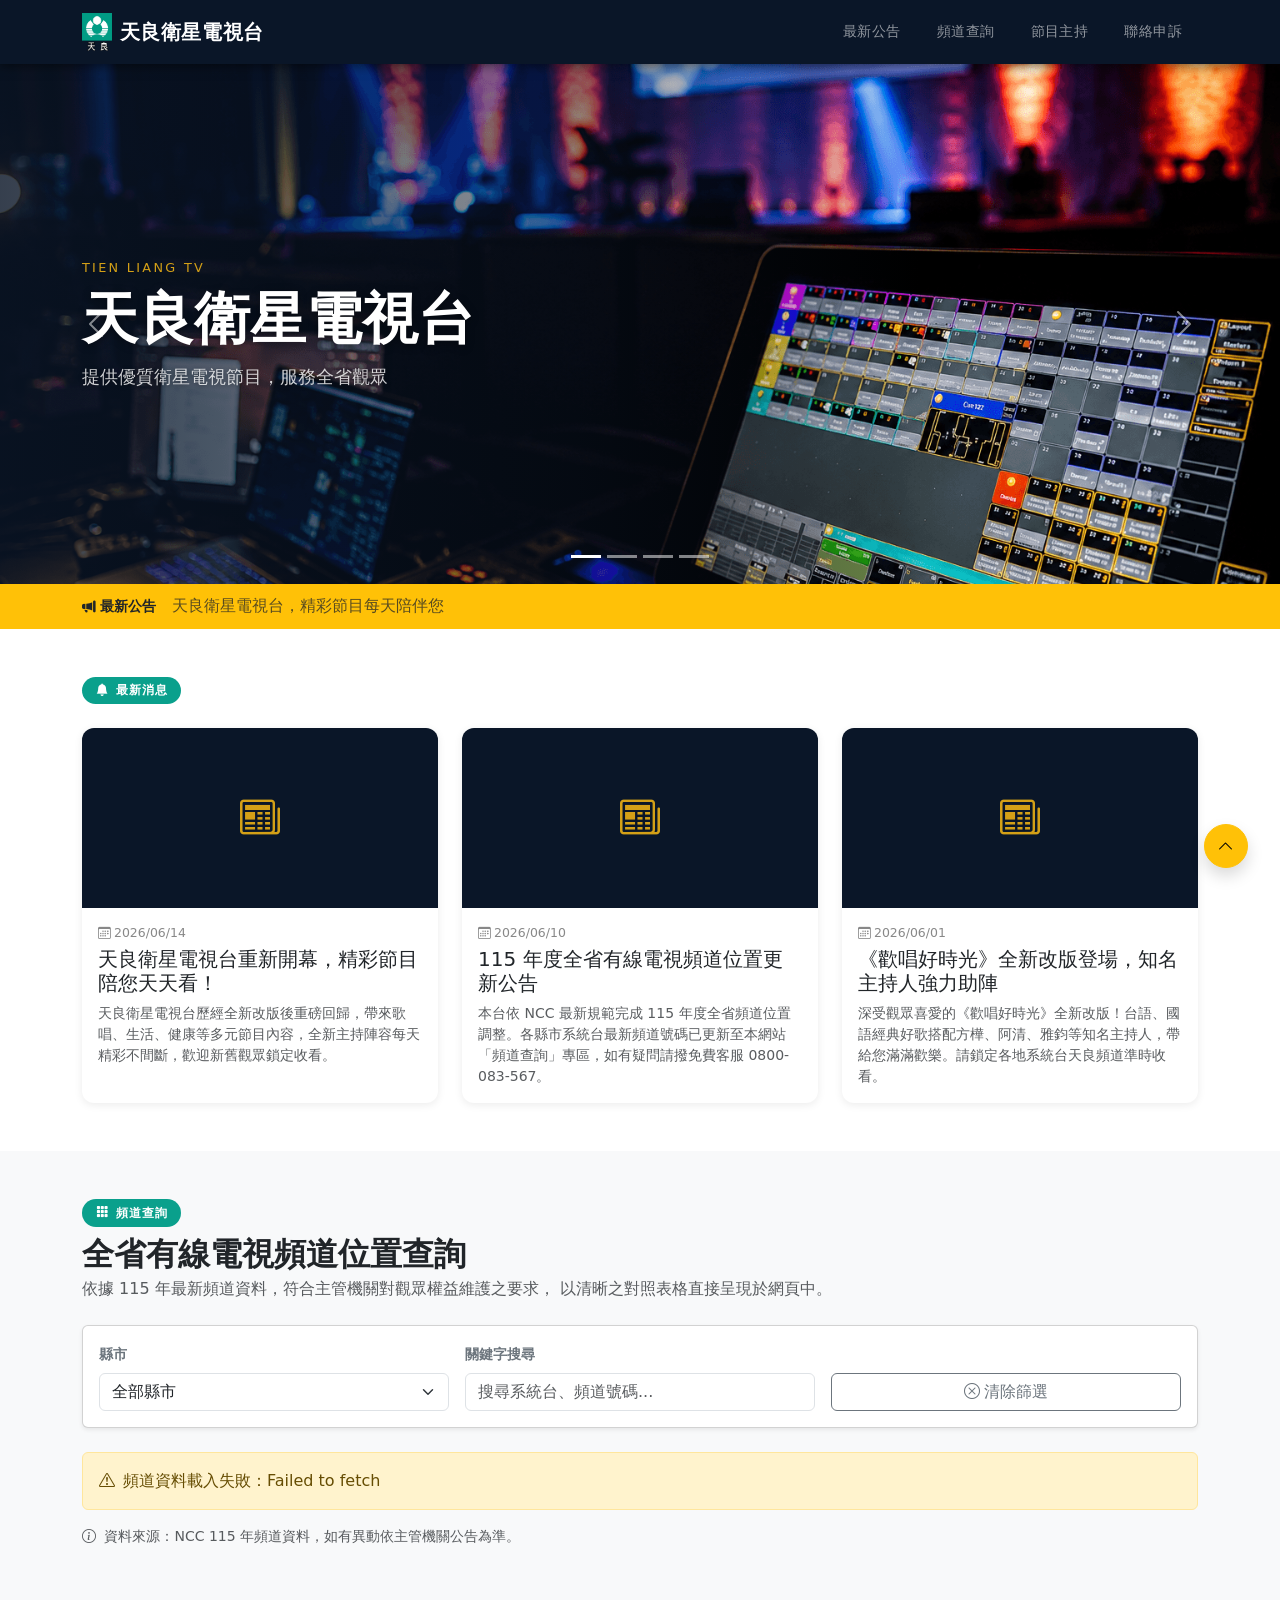
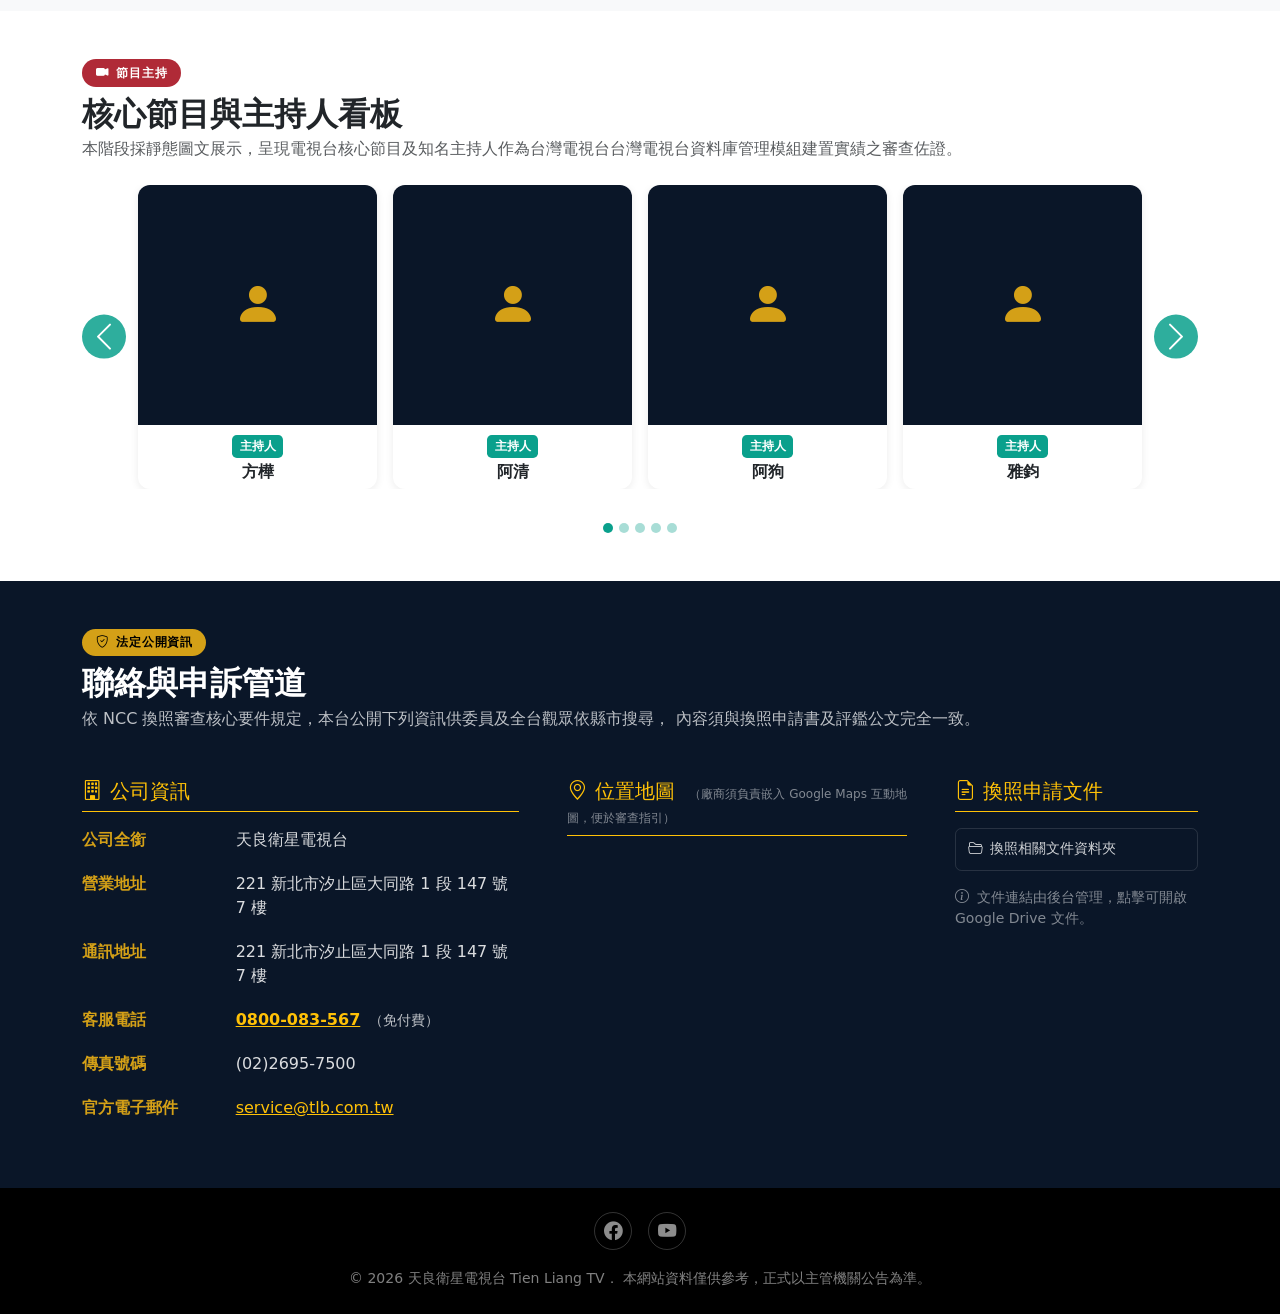
==== index.html @ 26532ad1 "feat: 天良衛星電視台官方網站初版上線 - 一頁式前台：Banner 輪播、跑馬燈、最新消息、頻道查詢、主持人輪播 - 資料來源：Google Sheets gviz API（雙試算表架構） - " ====
<!DOCTYPE html>
<html lang="zh-TW">
<head>
  <meta charset="UTF-8">
  <meta name="viewport" content="width=device-width, initial-scale=1.0">

  <!-- ── 基本 SEO ── -->
  <title>天良衛星電視台 Tien Liang TV｜全省頻道查詢・節目資訊</title>
  <meta name="description" content="天良衛星電視台官方網站，提供全省有線電視頻道位置查詢、最新節目公告及主持人介紹。依 NCC 換照規範公開資訊，歡迎全省觀眾鎖定收看。">
  <meta name="keywords" content="天良衛星電視台,Tien Liang TV,天良電視,衛星電視,有線電視頻道,頻道查詢,NCC,節目資訊,歌唱節目,台語節目,歡唱好時光">
  <meta name="author" content="天良衛星電視台">
  <meta name="robots" content="index, follow">

  <!-- ── Favicon ── -->
  <link rel="icon" type="image/png" href="assets/img/logo.png">
  <link rel="apple-touch-icon" href="assets/img/logo.png">

  <!-- ── Open Graph（部署後請將 YOUR_DOMAIN 換成正式網址） ── -->
  <meta property="og:type"        content="website">
  <meta property="og:site_name"   content="天良衛星電視台">
  <meta property="og:title"       content="天良衛星電視台 Tien Liang TV｜全省頻道查詢・節目資訊">
  <meta property="og:description" content="天良衛星電視台官方網站，提供全省有線電視頻道位置查詢、最新節目公告及主持人介紹。依 NCC 換照規範公開資訊，歡迎全省觀眾鎖定收看。">
  <meta property="og:image"       content="https://YOUR_DOMAIN/assets/img/logo.png">
  <meta property="og:url"         content="https://YOUR_DOMAIN/">
  <meta property="og:locale"      content="zh_TW">

  <!-- ── Twitter Card ── -->
  <meta name="twitter:card"        content="summary">
  <meta name="twitter:title"       content="天良衛星電視台 Tien Liang TV｜全省頻道查詢・節目資訊">
  <meta name="twitter:description" content="天良衛星電視台官方網站，提供全省有線電視頻道位置查詢、最新節目公告及主持人介紹。">
  <meta name="twitter:image"       content="https://YOUR_DOMAIN/assets/img/logo.png">

  <link rel="stylesheet" href="https://cdn.jsdelivr.net/npm/bootstrap@5.3.3/dist/css/bootstrap.min.css">
  <link rel="stylesheet" href="https://cdn.jsdelivr.net/npm/bootstrap-icons@1.11.3/font/bootstrap-icons.min.css">
  <link rel="stylesheet" href="assets/css/style.css">
</head>
<body>

<!-- ── Navbar ── -->
<nav class="navbar navbar-expand-lg navbar-dark sticky-top" id="mainNav">
  <div class="container">
    <a class="navbar-brand d-flex align-items-center gap-2" href="#">
      <img src="assets/img/logo.png" height="38" alt="天良衛星電視台 Logo" class="d-inline-block">
      <span>天良衛星電視台</span>
    </a>
    <button class="navbar-toggler border-0" type="button"
      data-bs-toggle="collapse" data-bs-target="#navbarMenu" aria-label="展開選單">
      <span class="navbar-toggler-icon"></span>
    </button>
    <div class="collapse navbar-collapse" id="navbarMenu">
      <ul class="navbar-nav ms-auto gap-1">
        <li class="nav-item"><a class="nav-link px-3" href="#section-announcements">最新公告</a></li>
        <li class="nav-item"><a class="nav-link px-3" href="#section-channels">頻道查詢</a></li>
        <li class="nav-item"><a class="nav-link px-3" href="#section-programs">節目主持</a></li>
        <li class="nav-item"><a class="nav-link px-3" href="#section-contact">聯絡申訴</a></li>
      </ul>
    </div>
  </div>
</nav>

<!-- ──────────────────────────────────────────────
     區塊 1：電視台形象與最新公告
─────────────────────────────────────────────── -->
<section id="section-announcements">

  <!-- Hero Banner Carousel -->
  <div id="bannerCarousel" class="carousel slide carousel-fade"
    data-bs-ride="carousel" data-bs-interval="5000">
    <div class="carousel-indicators">
      <button type="button" data-bs-target="#bannerCarousel" data-bs-slide-to="0"
        class="active" aria-current="true" aria-label="第 1 張"></button>
      <button type="button" data-bs-target="#bannerCarousel" data-bs-slide-to="1"
        aria-label="第 2 張"></button>
      <button type="button" data-bs-target="#bannerCarousel" data-bs-slide-to="2"
        aria-label="第 3 張"></button>
      <button type="button" data-bs-target="#bannerCarousel" data-bs-slide-to="3"
        aria-label="第 4 張"></button>
    </div>
    <div class="carousel-inner">
      <div class="carousel-item active">
        <img src="assets/img/carousel/banner_1.png" class="banner-slide-img" alt="天良衛星電視台 Banner 1">
        <div class="banner-caption" id="caption-0"></div>
      </div>
      <div class="carousel-item">
        <img src="assets/img/carousel/banner_2.png" class="banner-slide-img" alt="天良衛星電視台 Banner 2">
        <div class="banner-caption" id="caption-1"></div>
      </div>
      <div class="carousel-item">
        <img src="assets/img/carousel/banner_3.png" class="banner-slide-img" alt="天良衛星電視台 Banner 3">
        <div class="banner-caption" id="caption-2"></div>
      </div>
      <div class="carousel-item">
        <img src="assets/img/carousel/banner_4.png" class="banner-slide-img" alt="天良衛星電視台 Banner 4">
        <div class="banner-caption" id="caption-3"></div>
      </div>
    </div>
    <button class="carousel-control-prev" type="button"
      data-bs-target="#bannerCarousel" data-bs-slide="prev">
      <span class="carousel-control-prev-icon" aria-hidden="true"></span>
      <span class="visually-hidden">上一張</span>
    </button>
    <button class="carousel-control-next" type="button"
      data-bs-target="#bannerCarousel" data-bs-slide="next">
      <span class="carousel-control-next-icon" aria-hidden="true"></span>
      <span class="visually-hidden">下一張</span>
    </button>
  </div>

  <!-- 跑馬燈 -->
  <div class="ticker-bar bg-warning text-dark">
    <div class="container d-flex align-items-center gap-3">
      <span class="ticker-label flex-shrink-0">
        <i class="bi bi-megaphone-fill me-1"></i>最新公告
      </span>
      <div class="ticker-track overflow-hidden flex-grow-1">
        <div class="ticker-items" id="tickerItems">
          <span class="opacity-50">載入中...</span>
        </div>
      </div>
    </div>
  </div>

  <!-- 公告卡片 -->
  <div class="container py-5">
    <div class="d-flex align-items-center mb-4">
      <div class="section-badge">
        <i class="bi bi-bell-fill me-2"></i>最新消息
      </div>
    </div>
    <div id="announcementGrid" class="row g-4">
      <div class="col-12 text-center py-5 text-muted">
        <div class="spinner-border text-primary" role="status" aria-label="載入中"></div>
        <p class="mt-2 mb-0">載入公告中...</p>
      </div>
    </div>
  </div>

</section>

<!-- ──────────────────────────────────────────────
     區塊 2：全省有線電視頻道位置查詢
─────────────────────────────────────────────── -->
<section id="section-channels" class="bg-light py-5">
  <div class="container">

    <div class="section-badge bg-success mb-2">
      <i class="bi bi-grid-3x3-gap-fill me-2"></i>頻道查詢
    </div>
    <h2 class="fw-bold mb-1">全省有線電視頻道位置查詢</h2>
    <p class="text-muted mb-4">
      依據 115 年最新頻道資料，符合主管機關對觀眾權益維護之要求，
      以清晰之對照表格直接呈現於網頁中。
    </p>

    <div class="card shadow-sm mb-4">
      <div class="card-body">
        <div class="row g-3 align-items-end">
          <div class="col-sm-4">
            <label for="countySelect" class="form-label fw-semibold text-secondary small text-uppercase">縣市</label>
            <select id="countySelect" class="form-select">
              <option value="">全部縣市</option>
            </select>
          </div>
          <div class="col-sm-4">
            <label for="operatorInput" class="form-label fw-semibold text-secondary small text-uppercase">關鍵字搜尋</label>
            <input type="text" id="operatorInput" class="form-control" placeholder="搜尋系統台、頻道號碼...">
          </div>
          <div class="col-sm-4">
            <button id="clearChannelFilter" class="btn btn-outline-secondary w-100">
              <i class="bi bi-x-circle me-1"></i>清除篩選
            </button>
          </div>
        </div>
      </div>
    </div>

    <div id="channelTableContainer">
      <div class="text-center py-5 text-muted">
        <div class="spinner-border text-success" role="status" aria-label="載入中"></div>
        <p class="mt-2 mb-0">載入頻道資料中...</p>
      </div>
    </div>

    <p class="text-muted small mt-3">
      <i class="bi bi-info-circle me-1"></i>
      資料來源：NCC 115 年頻道資料，如有異動依主管機關公告為準。
    </p>

  </div>
</section>

<!-- ──────────────────────────────────────────────
     區塊 3：核心節目與主持人看板（靜態呈現）
─────────────────────────────────────────────── -->
<section id="section-programs" class="py-5">
  <div class="container">

    <div class="section-badge bg-danger mb-2">
      <i class="bi bi-camera-video-fill me-2"></i>節目主持
    </div>
    <h2 class="fw-bold mb-1">核心節目與主持人看板</h2>
    <p class="text-muted mb-4">
      本階段採靜態圖文展示，呈現電視台核心節目及知名主持人作為台灣電視台台灣電視台資料庫管理模組建置實績之審查佐證。
    </p>

    <div class="host-carousel-wrap">
      <div id="hostCarousel" class="carousel slide" data-bs-ride="carousel" data-bs-interval="4500">
        <div class="carousel-indicators" id="carouselIndicators"></div>
        <div class="carousel-inner" id="carouselInner"></div>
        <button class="carousel-control-prev" type="button"
          data-bs-target="#hostCarousel" data-bs-slide="prev">
          <span class="carousel-control-prev-icon" aria-hidden="true"></span>
          <span class="visually-hidden">上一頁</span>
        </button>
        <button class="carousel-control-next" type="button"
          data-bs-target="#hostCarousel" data-bs-slide="next">
          <span class="carousel-control-next-icon" aria-hidden="true"></span>
          <span class="visually-hidden">下一頁</span>
        </button>
      </div>
    </div>

  </div>
</section>

<!-- ──────────────────────────────────────────────
     區塊 4：法定公開資訊與聯絡申訴管道（NCC）
─────────────────────────────────────────────── -->
<section id="section-contact" class="bg-navy text-white py-5">
  <div class="container">

    <div class="section-badge bg-warning text-dark mb-2">
      <i class="bi bi-shield-check me-2"></i>法定公開資訊
    </div>
    <h2 class="fw-bold mb-1">聯絡與申訴管道</h2>
    <p class="text-light opacity-75 mb-5">
      依 NCC 換照審查核心要件規定，本台公開下列資訊供委員及全台觀眾依縣市搜尋，
      內容須與換照申請書及評鑑公文完全一致。
    </p>

    <div class="row g-5">

      <!-- 公司資訊 -->
      <div class="col-lg-5">
        <h5 class="text-warning border-bottom border-warning pb-2 mb-3">
          <i class="bi bi-building me-2"></i>公司資訊
        </h5>
        <dl class="row company-dl mb-0">
          <dt class="col-sm-4">公司全銜</dt>
          <dd class="col-sm-8">天良衛星電視台</dd>

          <dt class="col-sm-4">營業地址</dt>
          <dd class="col-sm-8">221 新北市汐止區大同路 1 段 147 號 7 樓</dd>

          <dt class="col-sm-4">通訊地址</dt>
          <dd class="col-sm-8">221 新北市汐止區大同路 1 段 147 號 7 樓</dd>

          <dt class="col-sm-4">客服電話</dt>
          <dd class="col-sm-8">
            <a href="tel:0800083567" class="text-warning fw-bold">0800-083-567</a>
            <span class="text-light opacity-75 small ms-1">（免付費）</span>
          </dd>

          <dt class="col-sm-4">傳真號碼</dt>
          <dd class="col-sm-8">(02)2695-7500</dd>

          <dt class="col-sm-4">官方電子郵件</dt>
          <dd class="col-sm-8">
            <a href="mailto:service@tlb.com.tw" class="text-warning">service@tlb.com.tw</a>
          </dd>
        </dl>
      </div>

      <!-- 地圖 -->
      <div class="col-lg-4">
        <h5 class="text-warning border-bottom border-warning pb-2 mb-3">
          <i class="bi bi-geo-alt me-2"></i>位置地圖
          <small class="text-light opacity-50 fw-normal ms-2" style="font-size:.75rem">
            （廠商須負責嵌入 Google Maps 互動地圖，便於審查指引）
          </small>
        </h5>
        <div class="ratio ratio-4x3 rounded overflow-hidden">
          <iframe
            src="https://maps.google.com/maps?q=221+新北市汐止區大同路1段147號7樓&output=embed&z=16"
            style="border:0" allowfullscreen loading="lazy"
            title="天良衛星電視台位置地圖">
          </iframe>
        </div>
      </div>

      <!-- NCC 文件 -->
      <div class="col-lg-3">
        <h5 class="text-warning border-bottom border-warning pb-2 mb-3">
          <i class="bi bi-file-earmark-text me-2"></i>換照申請文件
        </h5>
        <ul class="list-unstyled ncc-doc-list" id="nccDocList">
          <li>
            <a href="https://drive.google.com/drive/folders/1YPCb89VCv7LmfaBcobdShQaldppYn55U"
              target="_blank" rel="noopener" class="ncc-doc-link">
              <i class="bi bi-folder2-open me-2"></i>換照相關文件資料夾
            </a>
          </li>
        </ul>
        <p class="text-light opacity-50 small mt-3">
          <i class="bi bi-info-circle me-1"></i>
          文件連結由後台管理，點擊可開啟 Google Drive 文件。
        </p>
      </div>

    </div>

  </div>
</section>

<!-- Footer -->
<footer class="bg-black text-white-50 py-4 text-center">
  <div class="container">
    <div class="d-flex justify-content-center gap-3 mb-3">
      <a href="https://www.facebook.com/tltv.tw/" target="_blank" rel="noopener"
        class="footer-social-link" aria-label="Facebook">
        <i class="bi bi-facebook"></i>
      </a>
      <a href="https://youtu.be/KN51acvjiJ8" target="_blank" rel="noopener"
        class="footer-social-link" aria-label="YouTube">
        <i class="bi bi-youtube"></i>
      </a>
    </div>
    <small>
      © 2026 天良衛星電視台 Tien Liang TV．
      本網站資料僅供參考，正式以主管機關公告為準。
    </small>
  </div>
</footer>

<!-- 回到頂端 -->
<button id="backToTop" class="btn btn-warning rounded-circle shadow position-fixed"
  style="bottom:2rem;right:2rem;display:none;z-index:1050;width:44px;height:44px;padding:0"
  aria-label="回到頂端">
  <i class="bi bi-chevron-up"></i>
</button>

<!-- ── 主持人放大 Modal ── -->
<div class="modal fade" id="hostModal" tabindex="-1" aria-hidden="true">
  <div class="modal-dialog modal-dialog-centered modal-lg">
    <div class="modal-content bg-dark text-white border-0 rounded-3 overflow-hidden">
      <div class="modal-header border-secondary">
        <div>
          <h5 class="modal-title text-warning mb-0" id="hostModalName"></h5>
          <small class="text-muted" id="hostModalRole">主持人</small>
        </div>
        <button type="button" class="btn-close btn-close-white ms-auto"
          data-bs-dismiss="modal" aria-label="關閉"></button>
      </div>
      <div class="modal-body p-0 text-center bg-black">
        <img id="hostModalImg" src="" alt=""
          style="max-height:75vh;max-width:100%;object-fit:contain;display:block;margin:0 auto">
      </div>
    </div>
  </div>
</div>

<script src="https://cdn.jsdelivr.net/npm/bootstrap@5.3.3/dist/js/bootstrap.bundle.min.js"></script>
<script src="assets/js/config.js"></script>
<script src="assets/js/sheets.js"></script>
<script src="assets/js/main.js"></script>
</body>
</html>
---- assets/css/style.css ----
:root {
  --navy:  #0a1628;
  --gold:  #d4a017;
  --green: #0aa08c;   /* 企業色：天良標誌青綠 */
  --navy-light: #132040;
}

html { scroll-behavior: smooth; }

/* ── Navbar ── */
#mainNav {
  background-color: var(--navy);
  box-shadow: 0 2px 10px rgba(0,0,0,.5);
}
#mainNav .navbar-brand { font-weight: 700; letter-spacing: .03em; }
#mainNav .nav-link { font-size: .9rem; letter-spacing: .03em; transition: color .2s; }
#mainNav .nav-link:hover,
#mainNav .nav-link:focus { color: var(--gold) !important; }

/* ── Hero Banner Carousel ── */
#bannerCarousel { background: var(--navy); }
.banner-slide-img {
  width: 100%;
  height: 520px;
  object-fit: cover;
  display: block;
}
.banner-caption {
  position: absolute;
  inset: 0;
  background: linear-gradient(
    to right,
    rgba(10,22,40,.82) 0%,
    rgba(10,22,40,.45) 45%,
    transparent        72%
  );
  display: flex;
  align-items: center;
  pointer-events: none;
}
.hero-sub {
  color: var(--gold);
  letter-spacing: .18em;
  font-size: .8rem;
  text-transform: uppercase;
  margin-bottom: .5rem;
}
.hero-title {
  font-size: clamp(2rem, 5vw, 3.5rem);
  font-weight: 800;
  color: #fff;
  margin-bottom: .75rem;
  text-shadow: 0 2px 8px rgba(0,0,0,.4);
}
.hero-desc {
  font-size: 1.1rem;
  color: rgba(255,255,255,.8);
  text-shadow: 0 1px 4px rgba(0,0,0,.4);
  margin-bottom: 0;
}
@media (max-width: 575px) {
  .banner-slide-img { height: 280px; }
}

/* ── Ticker ── */
.ticker-bar { padding: .65rem 0; }
.ticker-label { font-weight: 700; font-size: .85rem; white-space: nowrap; }
.ticker-track { position: relative; }
.ticker-items {
  display: inline-flex;
  gap: 4rem;
  animation: ticker-scroll 30s linear infinite;
  white-space: nowrap;
  will-change: transform;
}
.ticker-items:hover { animation-play-state: paused; }
@keyframes ticker-scroll {
  0%   { transform: translateX(0); }
  100% { transform: translateX(-50%); }
}

/* ── Section Badge ── */
.section-badge {
  display: inline-flex;
  align-items: center;
  background: var(--green);
  color: #fff;
  padding: .28rem .85rem;
  border-radius: 2rem;
  font-size: .78rem;
  font-weight: 700;
  letter-spacing: .06em;
  text-transform: uppercase;
}
.section-badge.bg-success  { background: var(--green) !important; }
.section-badge.bg-danger   { background: #b02a37 !important; }
.section-badge.bg-warning  { background: var(--gold) !important; color: #000 !important; }

/* ── Announcement Cards ── */
.announcement-card {
  border: none;
  border-radius: .75rem;
  overflow: hidden;
  box-shadow: 0 2px 8px rgba(0,0,0,.08);
  transition: transform .2s, box-shadow .2s;
}
.announcement-card:hover {
  transform: translateY(-4px);
  box-shadow: 0 8px 24px rgba(0,0,0,.14);
}
.announcement-card .card-img-top {
  height: 180px;
  object-fit: cover;
  background: var(--navy);
}
.ann-img-placeholder {
  height: 180px;
  background: var(--navy);
  display: flex;
  align-items: center;
  justify-content: center;
  color: var(--gold);
  font-size: 2.5rem;
}
.announcement-date { font-size: .78rem; color: #888; }

/* ── Channel Table ── */
#channelTableContainer .table thead th {
  background: var(--green);
  color: #fff;
  font-weight: 600;
  white-space: nowrap;
  border: none;
}
#channelTableContainer .table {
  border-radius: .5rem;
  overflow: hidden;
}

/* ── Host Cards ── */
.host-card {
  border: none;
  border-radius: .75rem;
  overflow: hidden;
  box-shadow: 0 2px 8px rgba(0,0,0,.08);
  transition: transform .2s, box-shadow .2s;
}
.host-card:hover {
  transform: translateY(-4px);
  box-shadow: 0 8px 24px rgba(0,0,0,.14);
}
.host-program-badge {
  font-size: .75rem;
  background: var(--green);
  color: #fff;
  font-weight: 700;
  padding: .2em .65em;
  border-radius: .3rem;
}

/* ── NCC / Contact Section ── */
.bg-navy { background-color: var(--navy) !important; }
.company-dl dt {
  color: var(--gold);
  font-weight: 600;
  padding-bottom: .75rem;
}
.company-dl dd {
  color: rgba(255,255,255,.85);
  padding-bottom: .75rem;
}
.ncc-doc-list { list-style: none; padding: 0; }
.ncc-doc-link {
  display: flex;
  align-items: center;
  padding: .6rem .75rem;
  border-radius: .4rem;
  color: rgba(255,255,255,.8);
  text-decoration: none;
  transition: background .2s, color .2s;
  font-size: .9rem;
  margin-bottom: .35rem;
  border: 1px solid rgba(255,255,255,.12);
}
.ncc-doc-link:hover {
  background: rgba(212,160,23,.15);
  color: var(--gold);
  border-color: rgba(212,160,23,.4);
}

/* ── Host Carousel ── */
.host-carousel-wrap .carousel {
  padding-bottom: 2.75rem; /* 讓 indicators 在卡片下方 */
}
.host-carousel-wrap .carousel-inner {
  padding: 0 3.5rem; /* 左右留空給控制箭頭 */
}
.host-carousel-wrap .carousel-indicators {
  position: absolute;
  bottom: 0;
  margin: 0;
}
.host-carousel-wrap .carousel-indicators button {
  width: 10px;
  height: 10px;
  border-radius: 50%;
  background-color: var(--green);
  border: none;
  opacity: .35;
  transition: opacity .2s;
}
.host-carousel-wrap .carousel-indicators button.active { opacity: 1; }
.host-carousel-wrap .carousel-control-prev,
.host-carousel-wrap .carousel-control-next {
  width: 2.75rem;
  height: 2.75rem;
  top: 50%;
  transform: translateY(calc(-50% - 1.4rem)); /* 往上移讓 indicators 不遮 */
  background-color: var(--green);
  border-radius: 50%;
  opacity: .85;
  transition: opacity .2s;
}
.host-carousel-wrap .carousel-control-prev:hover,
.host-carousel-wrap .carousel-control-next:hover { opacity: 1; }
.host-carousel-wrap .carousel-control-prev { left: 0; }
.host-carousel-wrap .carousel-control-next { right: 0; }

/* Host card image wrap */
.host-img-wrap {
  position: relative;
  overflow: hidden;
}
.host-avatar {
  width: 100%;
  height: 240px;
  object-fit: cover;
  object-position: top;
  display: block;
  transition: transform .35s ease;
}
.host-img-placeholder {
  height: 240px;
  background: var(--navy);
  display: flex;
  align-items: center;
  justify-content: center;
  color: var(--gold);
  font-size: 3rem;
}
/* 放大提示 overlay */
.host-zoom-overlay {
  position: absolute;
  inset: 0;
  background: rgba(10,22,40,.45);
  display: flex;
  align-items: center;
  justify-content: center;
  opacity: 0;
  transition: opacity .25s;
  font-size: 2rem;
  color: #fff;
  pointer-events: none;
}
.host-card {
  cursor: pointer;
}
.host-card:hover .host-avatar      { transform: scale(1.06); }
.host-card:hover .host-zoom-overlay { opacity: 1; }

/* ── Footer Social Links ── */
.footer-social-link {
  display: inline-flex;
  align-items: center;
  justify-content: center;
  width: 2.4rem;
  height: 2.4rem;
  border-radius: 50%;
  border: 1px solid rgba(255,255,255,.2);
  color: rgba(255,255,255,.55);
  font-size: 1.15rem;
  text-decoration: none;
  transition: background .2s, color .2s, border-color .2s;
}
.footer-social-link:hover { color: #fff; border-color: rgba(255,255,255,.6); background: rgba(255,255,255,.08); }

/* ── Back to Top ── */
#backToTop { line-height: 1; display: flex !important; align-items: center; justify-content: center; }
#backToTop[style*="display:none"] { display: none !important; }

/* ── Setup Banner (config not set) ── */
.setup-notice {
  background: #fff3cd;
  border: 1px solid #ffc107;
  border-radius: .5rem;
  padding: 1rem 1.25rem;
  margin-bottom: 1.5rem;
}

@media (max-width: 575px) {
  .hero-banner { min-height: 300px; }
  .hero-overlay { padding: 2.5rem 0; }
  .company-dl dt, .company-dl dd { padding-bottom: .5rem; }
}
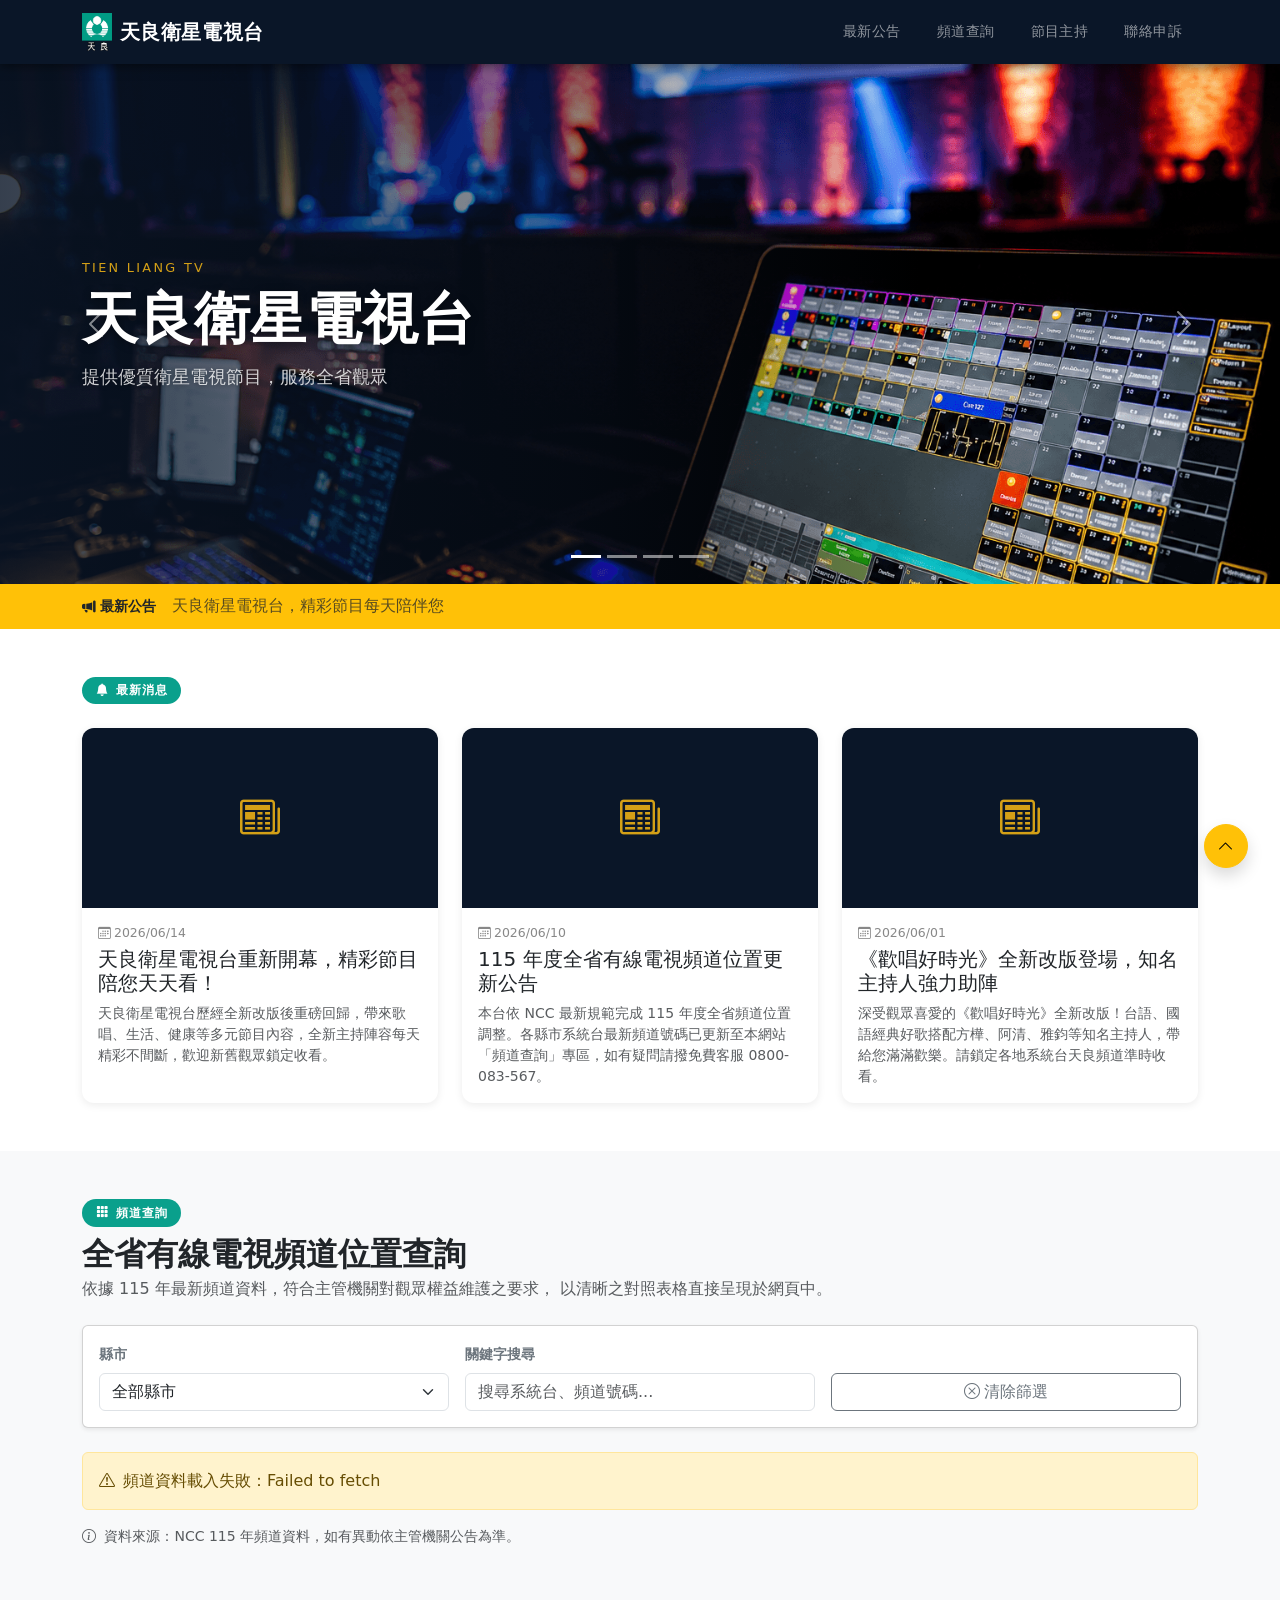
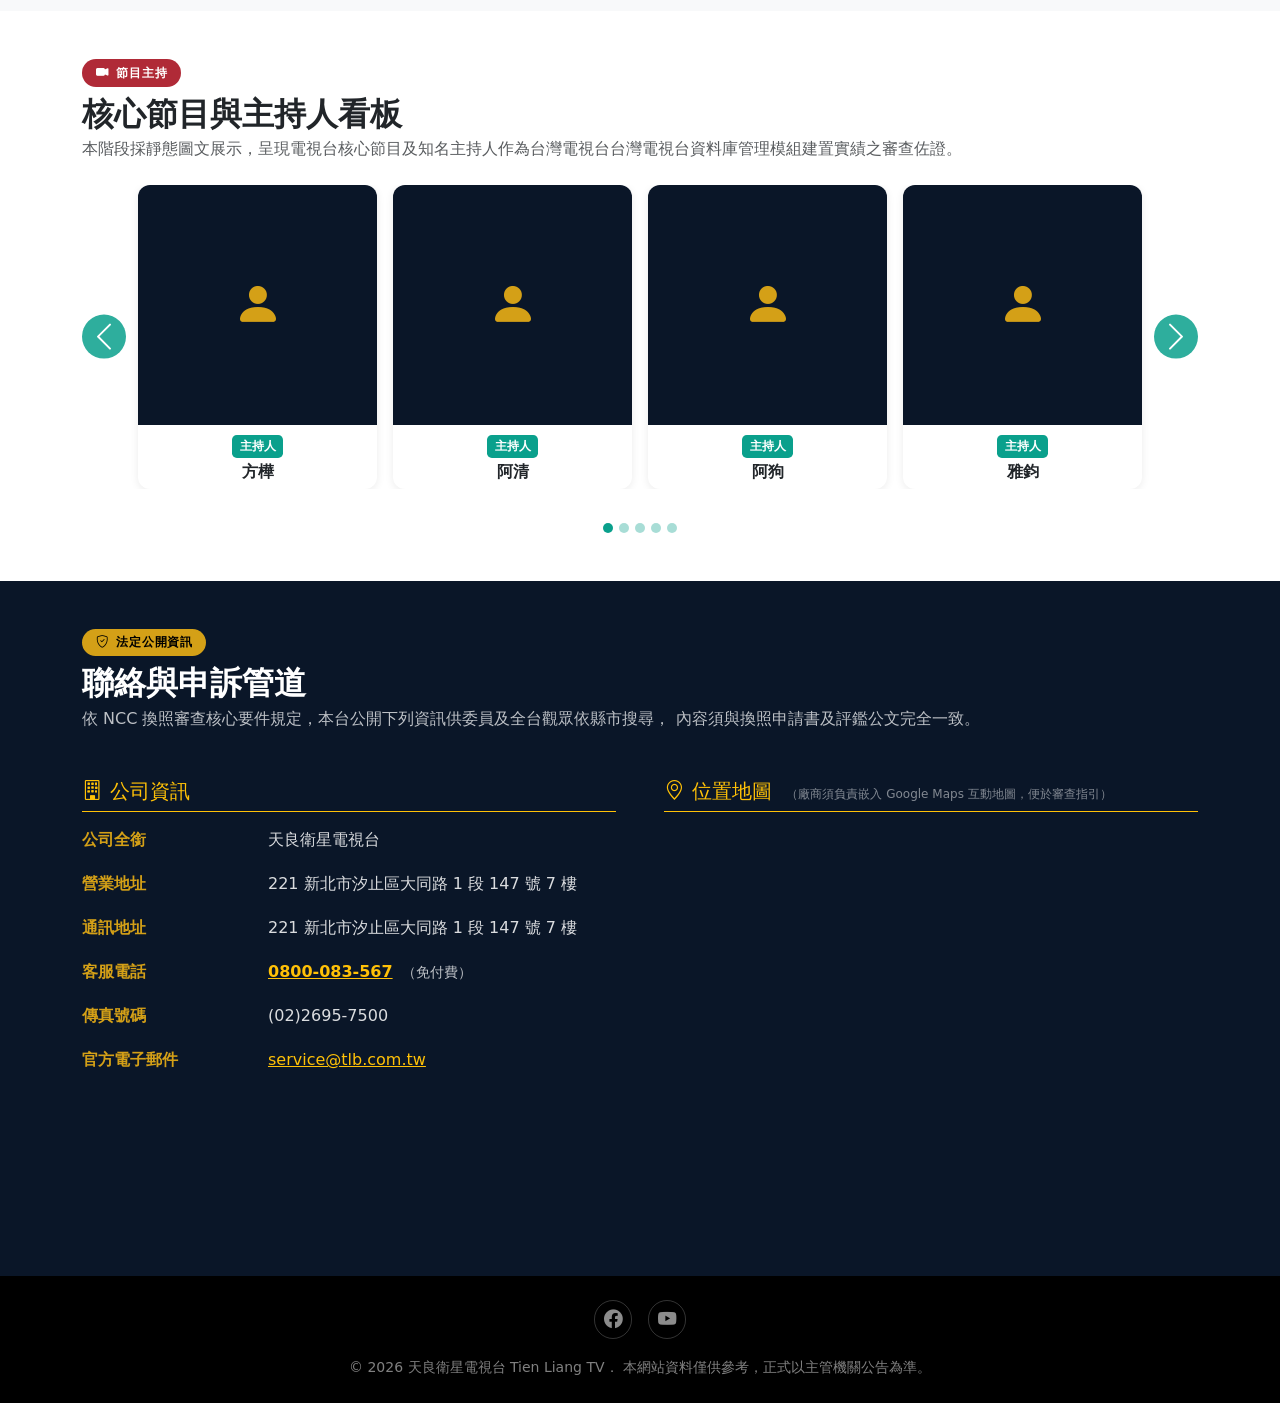
==== commit 31708436: "fix: 移除頁尾換照申請文件區塊，調整版面為兩欄各半 Co-Authored-By: Claude Sonnet 4.6 <noreply@anthropic.com>" ====
--- a/index.html
+++ b/index.html
@@ -20,15 +20,15 @@
   <meta property="og:site_name"   content="天良衛星電視台">
   <meta property="og:title"       content="天良衛星電視台 Tien Liang TV｜全省頻道查詢・節目資訊">
   <meta property="og:description" content="天良衛星電視台官方網站，提供全省有線電視頻道位置查詢、最新節目公告及主持人介紹。依 NCC 換照規範公開資訊，歡迎全省觀眾鎖定收看。">
-  <meta property="og:image"       content="https://YOUR_DOMAIN/assets/img/logo.png">
-  <meta property="og:url"         content="https://YOUR_DOMAIN/">
+  <meta property="og:image"       content="https://tltv.breathtiger.com/assets/img/logo.png">
+  <meta property="og:url"         content="https://tltv.breathtiger.com/">
   <meta property="og:locale"      content="zh_TW">
 
   <!-- ── Twitter Card ── -->
   <meta name="twitter:card"        content="summary">
   <meta name="twitter:title"       content="天良衛星電視台 Tien Liang TV｜全省頻道查詢・節目資訊">
   <meta name="twitter:description" content="天良衛星電視台官方網站，提供全省有線電視頻道位置查詢、最新節目公告及主持人介紹。">
-  <meta name="twitter:image"       content="https://YOUR_DOMAIN/assets/img/logo.png">
+  <meta name="twitter:image"       content="https://tltv.breathtiger.com/assets/img/logo.png">
 
   <link rel="stylesheet" href="https://cdn.jsdelivr.net/npm/bootstrap@5.3.3/dist/css/bootstrap.min.css">
   <link rel="stylesheet" href="https://cdn.jsdelivr.net/npm/bootstrap-icons@1.11.3/font/bootstrap-icons.min.css">
@@ -241,7 +241,7 @@
     <div class="row g-5">
 
       <!-- 公司資訊 -->
-      <div class="col-lg-5">
+      <div class="col-lg-6">
         <h5 class="text-warning border-bottom border-warning pb-2 mb-3">
           <i class="bi bi-building me-2"></i>公司資訊
         </h5>
@@ -272,7 +272,7 @@
       </div>
 
       <!-- 地圖 -->
-      <div class="col-lg-4">
+      <div class="col-lg-6">
         <h5 class="text-warning border-bottom border-warning pb-2 mb-3">
           <i class="bi bi-geo-alt me-2"></i>位置地圖
           <small class="text-light opacity-50 fw-normal ms-2" style="font-size:.75rem">
@@ -288,24 +288,6 @@
         </div>
       </div>
 
-      <!-- NCC 文件 -->
-      <div class="col-lg-3">
-        <h5 class="text-warning border-bottom border-warning pb-2 mb-3">
-          <i class="bi bi-file-earmark-text me-2"></i>換照申請文件
-        </h5>
-        <ul class="list-unstyled ncc-doc-list" id="nccDocList">
-          <li>
-            <a href="https://drive.google.com/drive/folders/1YPCb89VCv7LmfaBcobdShQaldppYn55U"
-              target="_blank" rel="noopener" class="ncc-doc-link">
-              <i class="bi bi-folder2-open me-2"></i>換照相關文件資料夾
-            </a>
-          </li>
-        </ul>
-        <p class="text-light opacity-50 small mt-3">
-          <i class="bi bi-info-circle me-1"></i>
-          文件連結由後台管理，點擊可開啟 Google Drive 文件。
-        </p>
-      </div>
 
     </div>
 
@@ -346,7 +328,7 @@
       <div class="modal-header border-secondary">
         <div>
           <h5 class="modal-title text-warning mb-0" id="hostModalName"></h5>
-          <small class="text-muted" id="hostModalRole">主持人</small>
+          <small class="text-muted" id="hostModalProgram"></small>
         </div>
         <button type="button" class="btn-close btn-close-white ms-auto"
           data-bs-dismiss="modal" aria-label="關閉"></button>
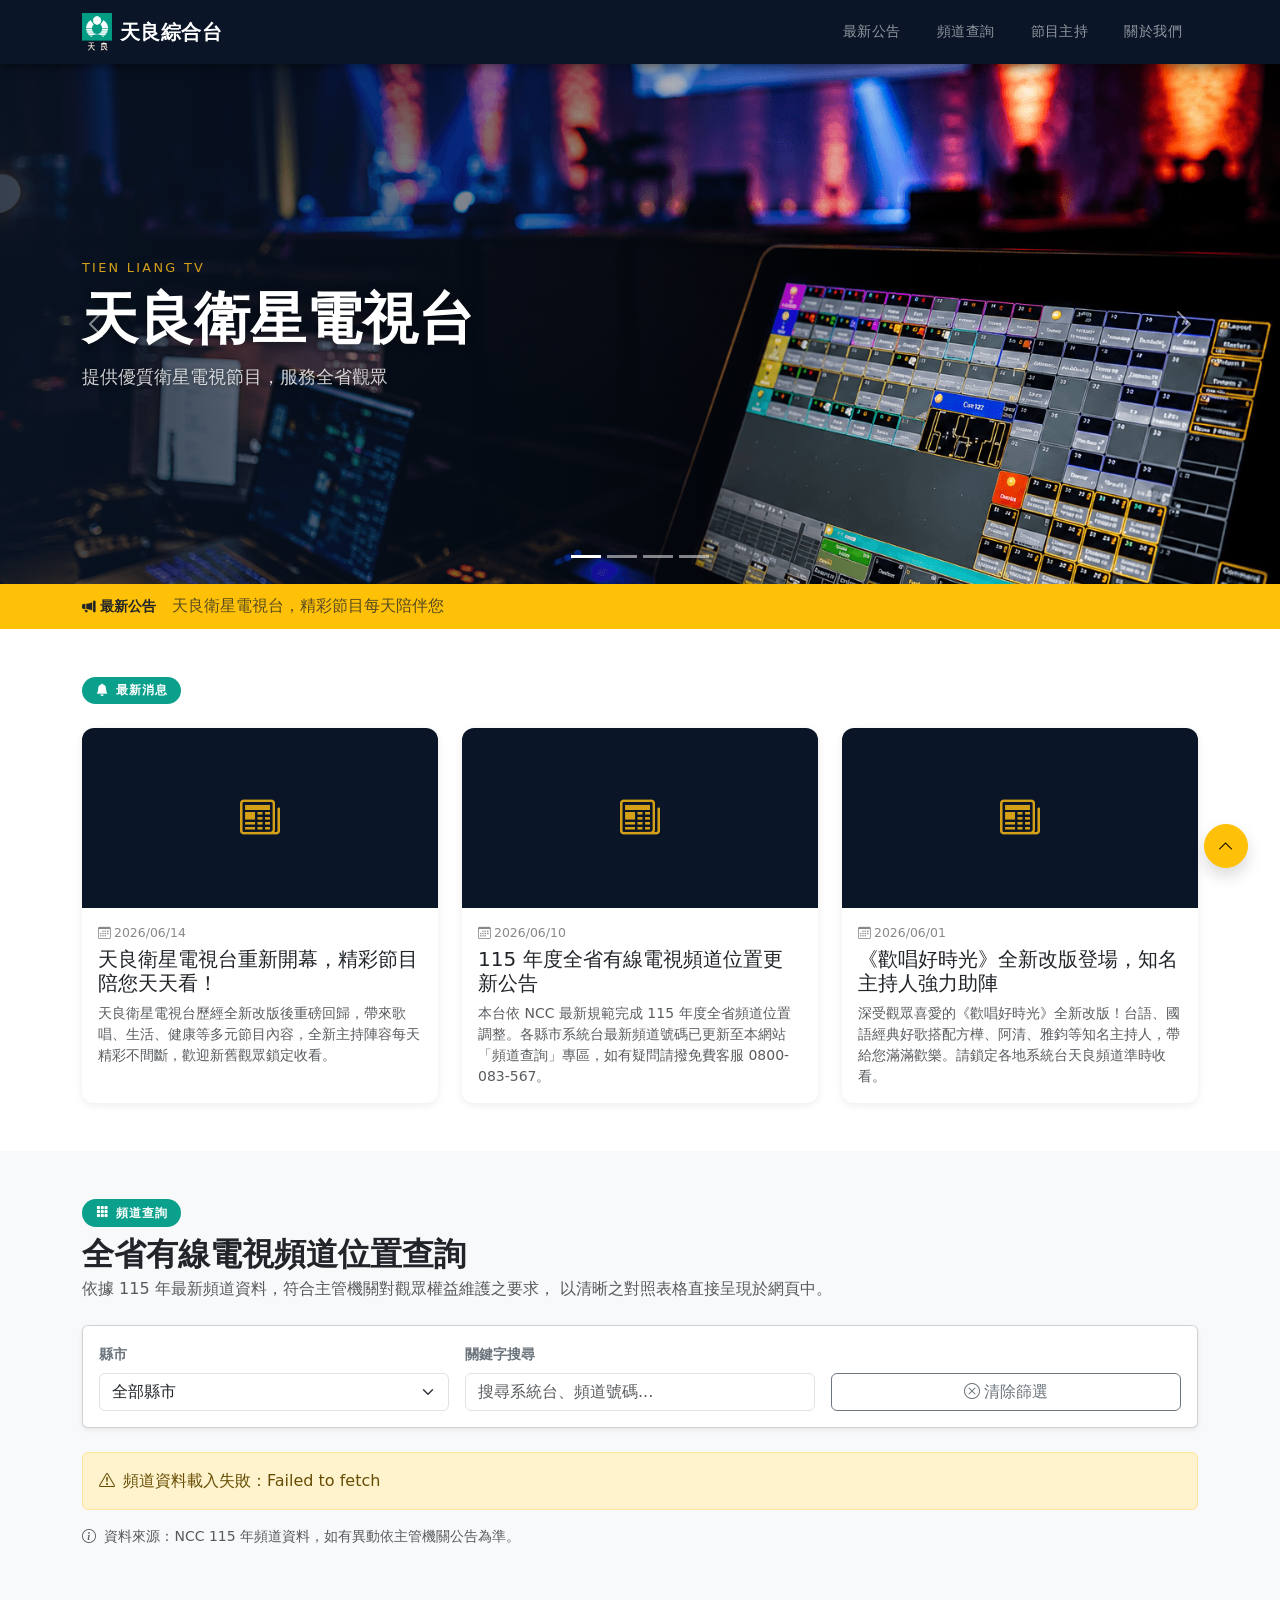
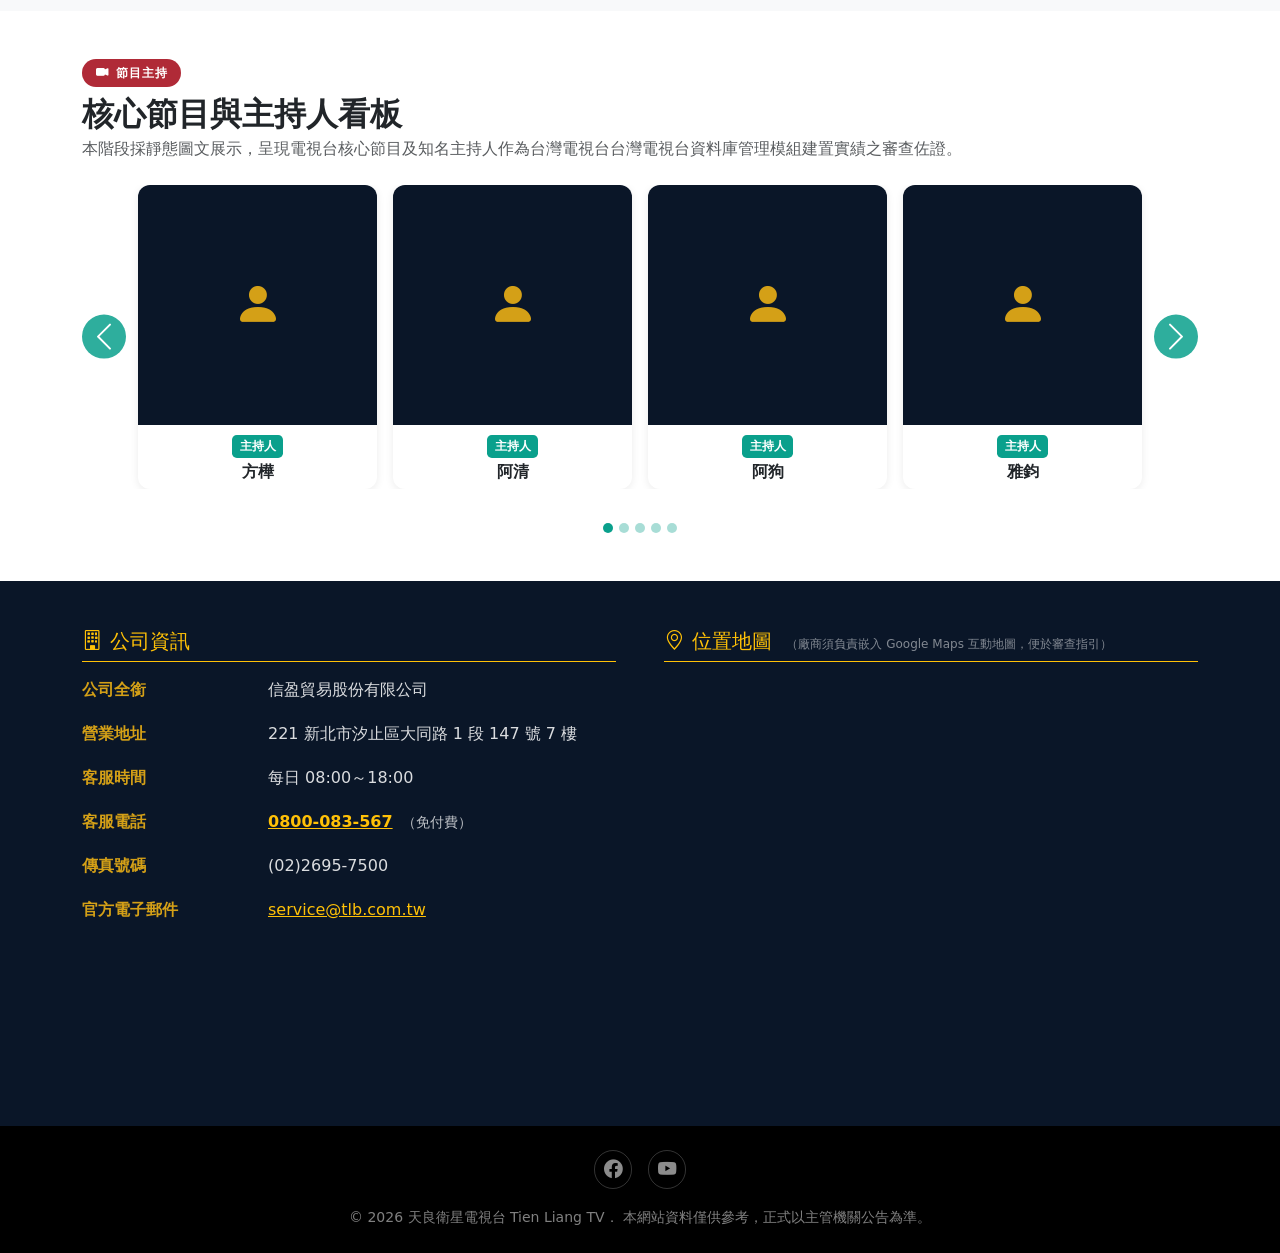
==== commit df6d72e6: "update: 更新首頁內容、壓縮主持人圖片、新增 blog 圖片 Co-Authored-By: Claude Sonnet 4.6 <noreply@anthropic.com>" ====
--- a/index.html
+++ b/index.html
@@ -17,17 +17,17 @@
 
   <!-- ── Open Graph（部署後請將 YOUR_DOMAIN 換成正式網址） ── -->
   <meta property="og:type"        content="website">
-  <meta property="og:site_name"   content="天良衛星電視台">
-  <meta property="og:title"       content="天良衛星電視台 Tien Liang TV｜全省頻道查詢・節目資訊">
-  <meta property="og:description" content="天良衛星電視台官方網站，提供全省有線電視頻道位置查詢、最新節目公告及主持人介紹。依 NCC 換照規範公開資訊，歡迎全省觀眾鎖定收看。">
+  <meta property="og:site_name"   content="天良綜合台">
+  <meta property="og:title"       content="天良綜合台 Tien Liang TV｜全省頻道查詢・節目資訊">
+  <meta property="og:description" content="天良綜合台官方網站，提供全省有線電視頻道位置查詢、最新節目公告及主持人介紹。依 NCC 換照規範公開資訊，歡迎全省觀眾鎖定收看。">
   <meta property="og:image"       content="https://tltv.breathtiger.com/assets/img/logo.png">
   <meta property="og:url"         content="https://tltv.breathtiger.com/">
   <meta property="og:locale"      content="zh_TW">
 
   <!-- ── Twitter Card ── -->
   <meta name="twitter:card"        content="summary">
-  <meta name="twitter:title"       content="天良衛星電視台 Tien Liang TV｜全省頻道查詢・節目資訊">
-  <meta name="twitter:description" content="天良衛星電視台官方網站，提供全省有線電視頻道位置查詢、最新節目公告及主持人介紹。">
+  <meta name="twitter:title"       content="天良綜合台 Tien Liang TV｜全省頻道查詢・節目資訊">
+  <meta name="twitter:description" content="天良綜合台官方網站，提供全省有線電視頻道位置查詢、最新節目公告及主持人介紹。">
   <meta name="twitter:image"       content="https://tltv.breathtiger.com/assets/img/logo.png">
 
   <link rel="stylesheet" href="https://cdn.jsdelivr.net/npm/bootstrap@5.3.3/dist/css/bootstrap.min.css">
@@ -40,8 +40,8 @@
 <nav class="navbar navbar-expand-lg navbar-dark sticky-top" id="mainNav">
   <div class="container">
     <a class="navbar-brand d-flex align-items-center gap-2" href="#">
-      <img src="assets/img/logo.png" height="38" alt="天良衛星電視台 Logo" class="d-inline-block">
-      <span>天良衛星電視台</span>
+      <img src="assets/img/logo.png" height="38" alt="天良綜合台 Logo" class="d-inline-block">
+      <span>天良綜合台</span>
     </a>
     <button class="navbar-toggler border-0" type="button"
       data-bs-toggle="collapse" data-bs-target="#navbarMenu" aria-label="展開選單">
@@ -52,7 +52,7 @@
         <li class="nav-item"><a class="nav-link px-3" href="#section-announcements">最新公告</a></li>
         <li class="nav-item"><a class="nav-link px-3" href="#section-channels">頻道查詢</a></li>
         <li class="nav-item"><a class="nav-link px-3" href="#section-programs">節目主持</a></li>
-        <li class="nav-item"><a class="nav-link px-3" href="#section-contact">聯絡申訴</a></li>
+        <li class="nav-item"><a class="nav-link px-3" href="#section-contact">關於我們</a></li>
       </ul>
     </div>
   </div>
@@ -229,15 +229,6 @@
 <section id="section-contact" class="bg-navy text-white py-5">
   <div class="container">
 
-    <div class="section-badge bg-warning text-dark mb-2">
-      <i class="bi bi-shield-check me-2"></i>法定公開資訊
-    </div>
-    <h2 class="fw-bold mb-1">聯絡與申訴管道</h2>
-    <p class="text-light opacity-75 mb-5">
-      依 NCC 換照審查核心要件規定，本台公開下列資訊供委員及全台觀眾依縣市搜尋，
-      內容須與換照申請書及評鑑公文完全一致。
-    </p>
-
     <div class="row g-5">
 
       <!-- 公司資訊 -->
@@ -247,13 +238,13 @@
         </h5>
         <dl class="row company-dl mb-0">
           <dt class="col-sm-4">公司全銜</dt>
-          <dd class="col-sm-8">天良衛星電視台</dd>
+          <dd class="col-sm-8">信盈貿易股份有限公司</dd>
 
           <dt class="col-sm-4">營業地址</dt>
           <dd class="col-sm-8">221 新北市汐止區大同路 1 段 147 號 7 樓</dd>
 
-          <dt class="col-sm-4">通訊地址</dt>
-          <dd class="col-sm-8">221 新北市汐止區大同路 1 段 147 號 7 樓</dd>
+          <dt class="col-sm-4">客服時間</dt>
+          <dd class="col-sm-8">每日 08:00～18:00</dd>
 
           <dt class="col-sm-4">客服電話</dt>
           <dd class="col-sm-8">
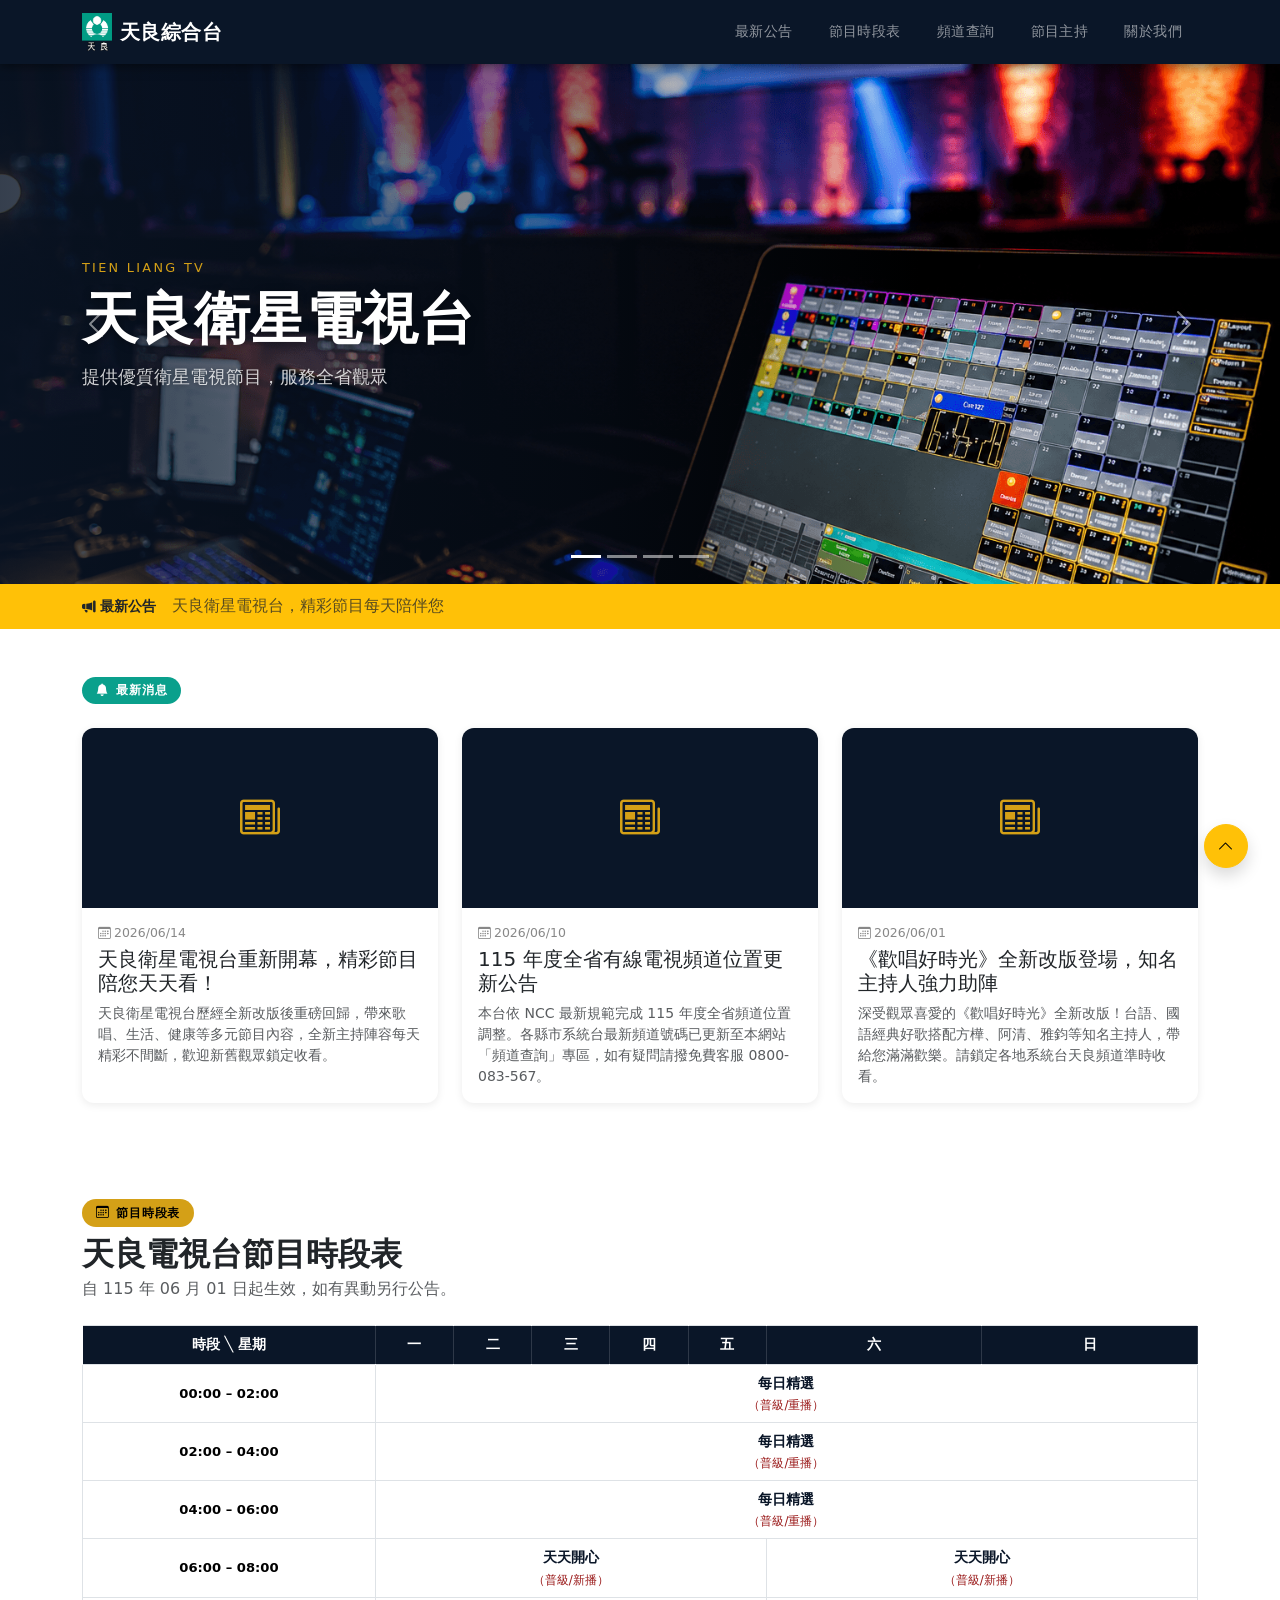
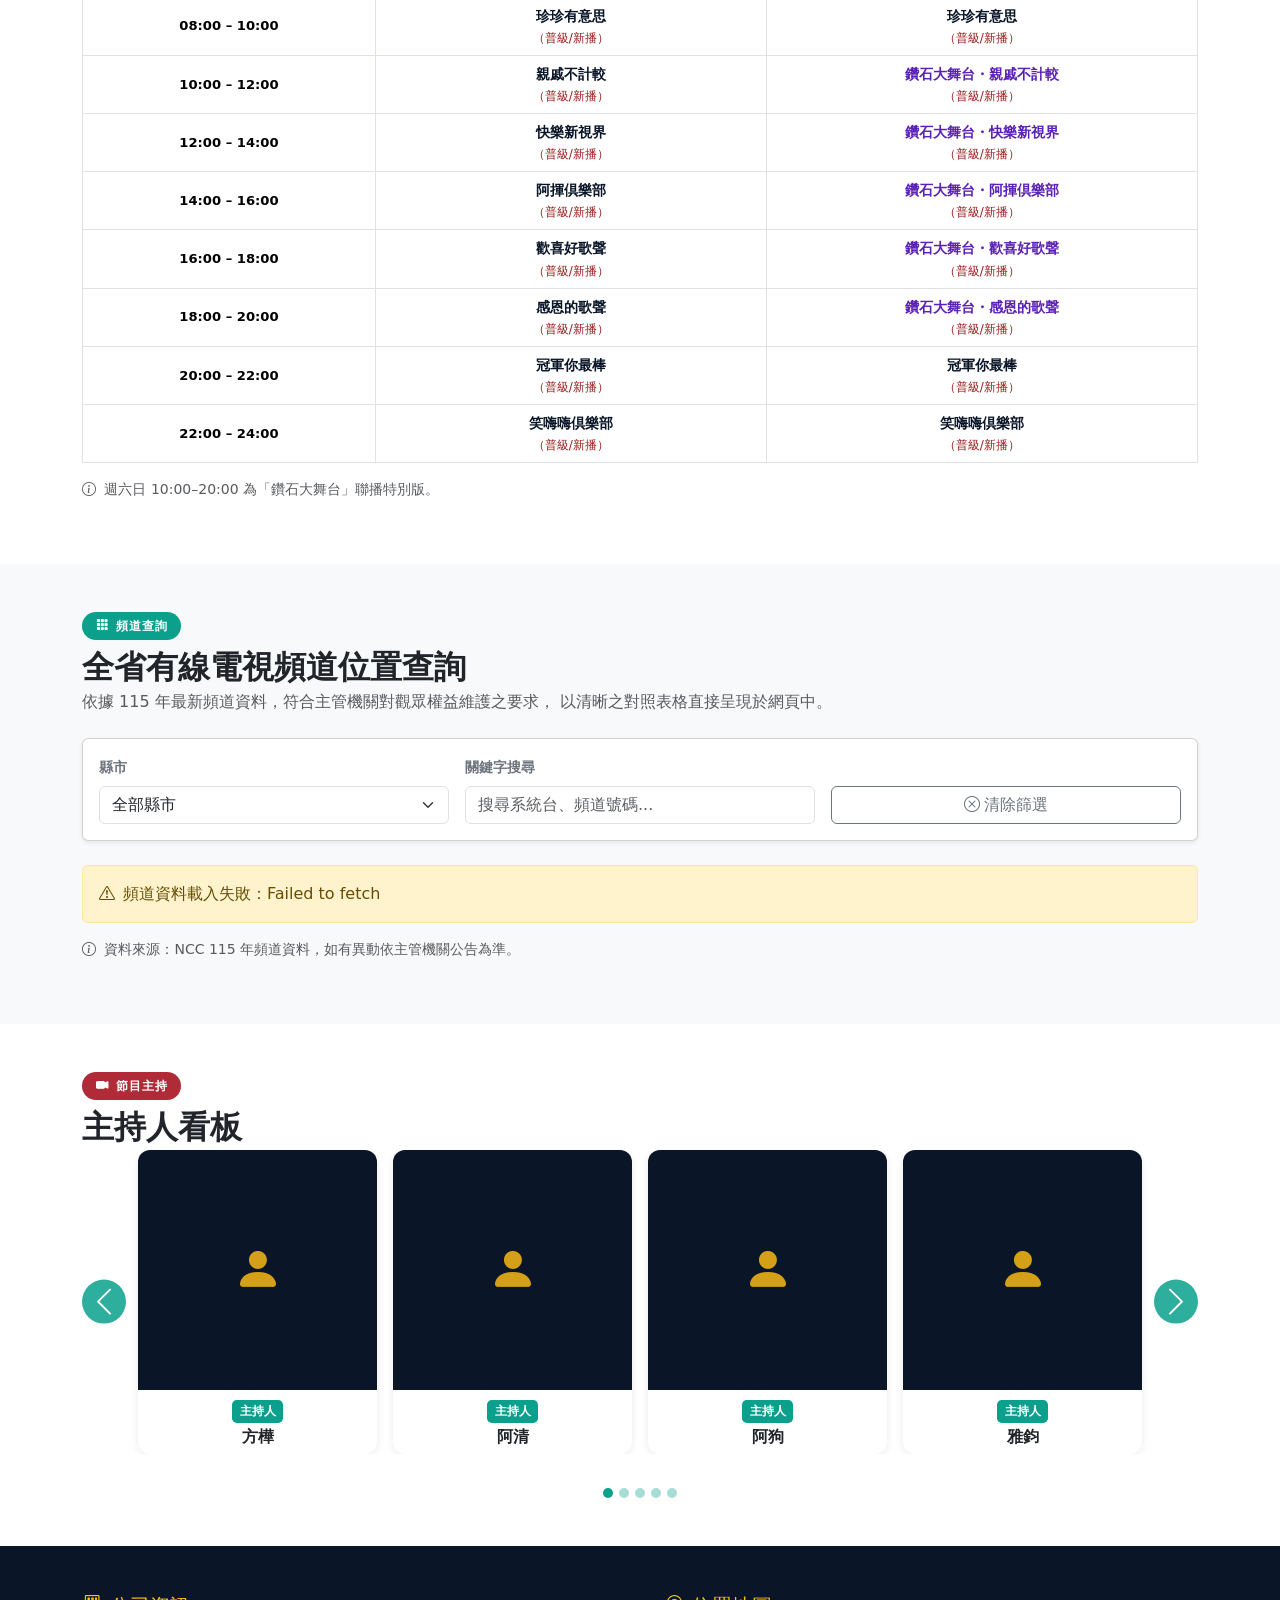
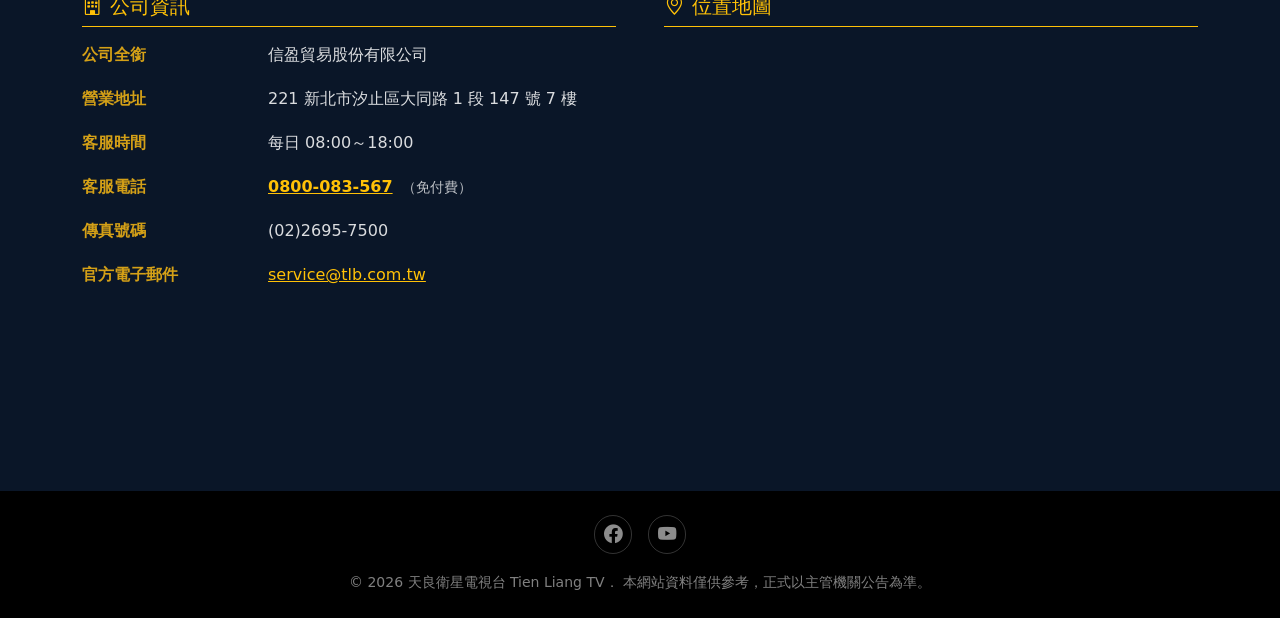
==== commit 492b5948: "feat: 新增節目時段表區塊並開放後台編輯 - 首頁在最新消息與頻道查詢之間加入節目時段表 - 時段表資料改由 Google Sheets schedule 工作表動態讀取 - 工作表空白時顯示內建" ====
--- a/index.html
+++ b/index.html
@@ -50,6 +50,7 @@
     <div class="collapse navbar-collapse" id="navbarMenu">
       <ul class="navbar-nav ms-auto gap-1">
         <li class="nav-item"><a class="nav-link px-3" href="#section-announcements">最新公告</a></li>
+        <li class="nav-item"><a class="nav-link px-3" href="#section-schedule">節目時段表</a></li>
         <li class="nav-item"><a class="nav-link px-3" href="#section-channels">頻道查詢</a></li>
         <li class="nav-item"><a class="nav-link px-3" href="#section-programs">節目主持</a></li>
         <li class="nav-item"><a class="nav-link px-3" href="#section-contact">關於我們</a></li>
@@ -135,6 +136,32 @@
     </div>
   </div>
 
+</section>
+
+<!-- ──────────────────────────────────────────────
+     區塊 1.5：節目時段表
+─────────────────────────────────────────────── -->
+<section id="section-schedule" class="py-5">
+  <div class="container">
+
+    <div class="section-badge bg-warning mb-2">
+      <i class="bi bi-calendar3 me-2"></i>節目時段表
+    </div>
+    <h2 class="fw-bold mb-1">天良電視台節目時段表</h2>
+    <p class="text-muted mb-4">自 115 年 06 月 01 日起生效，如有異動另行公告。</p>
+
+    <div id="scheduleContainer">
+      <div class="text-center text-muted py-4">
+        <div class="spinner-border text-warning" role="status" aria-label="載入中"></div>
+        <p class="mt-2 mb-0">載入節目時段表...</p>
+      </div>
+    </div>
+    <p class="text-muted small mt-3" id="scheduleNote">
+      <i class="bi bi-info-circle me-1"></i>
+      週六日 10:00–20:00 為「鑽石大舞台」聯播特別版。
+    </p>
+
+  </div>
 </section>
 
 <!-- ──────────────────────────────────────────────
@@ -198,10 +225,7 @@
     <div class="section-badge bg-danger mb-2">
       <i class="bi bi-camera-video-fill me-2"></i>節目主持
     </div>
-    <h2 class="fw-bold mb-1">核心節目與主持人看板</h2>
-    <p class="text-muted mb-4">
-      本階段採靜態圖文展示，呈現電視台核心節目及知名主持人作為台灣電視台台灣電視台資料庫管理模組建置實績之審查佐證。
-    </p>
+    <h2 class="fw-bold mb-1">主持人看板</h2>
 
     <div class="host-carousel-wrap">
       <div id="hostCarousel" class="carousel slide" data-bs-ride="carousel" data-bs-interval="4500">
@@ -266,9 +290,6 @@
       <div class="col-lg-6">
         <h5 class="text-warning border-bottom border-warning pb-2 mb-3">
           <i class="bi bi-geo-alt me-2"></i>位置地圖
-          <small class="text-light opacity-50 fw-normal ms-2" style="font-size:.75rem">
-            （廠商須負責嵌入 Google Maps 互動地圖，便於審查指引）
-          </small>
         </h5>
         <div class="ratio ratio-4x3 rounded overflow-hidden">
           <iframe
--- a/assets/css/style.css
+++ b/assets/css/style.css
@@ -123,6 +123,45 @@
   font-size: 2.5rem;
 }
 .announcement-date { font-size: .78rem; color: #888; }
+
+/* ── Schedule Table ── */
+.schedule-table {
+  min-width: 680px;
+  border-color: #dee2e6;
+}
+.schedule-table thead th {
+  background: var(--navy);
+  color: #fff;
+  font-weight: 700;
+  font-size: .9rem;
+  white-space: nowrap;
+  border-color: rgba(255,255,255,.15);
+}
+.schedule-th-time {
+  min-width: 110px;
+}
+.schedule-time {
+  background: #f0f4f8;
+  font-weight: 700;
+  font-size: .82rem;
+  white-space: nowrap;
+  color: var(--navy);
+  min-width: 110px;
+}
+.schedule-prog {
+  font-weight: 700;
+  font-size: .9rem;
+  color: var(--navy);
+}
+.schedule-type {
+  font-size: .75rem;
+  color: #9b1c1c;
+  margin-top: .1rem;
+}
+.schedule-repeat { background: #f8f9fa; }
+.schedule-weekday { background: #fff; }
+.schedule-weekend { background: #fffbf0; }
+.schedule-diamond .schedule-prog { color: #5b21b6; }
 
 /* ── Channel Table ── */
 #channelTableContainer .table thead th {
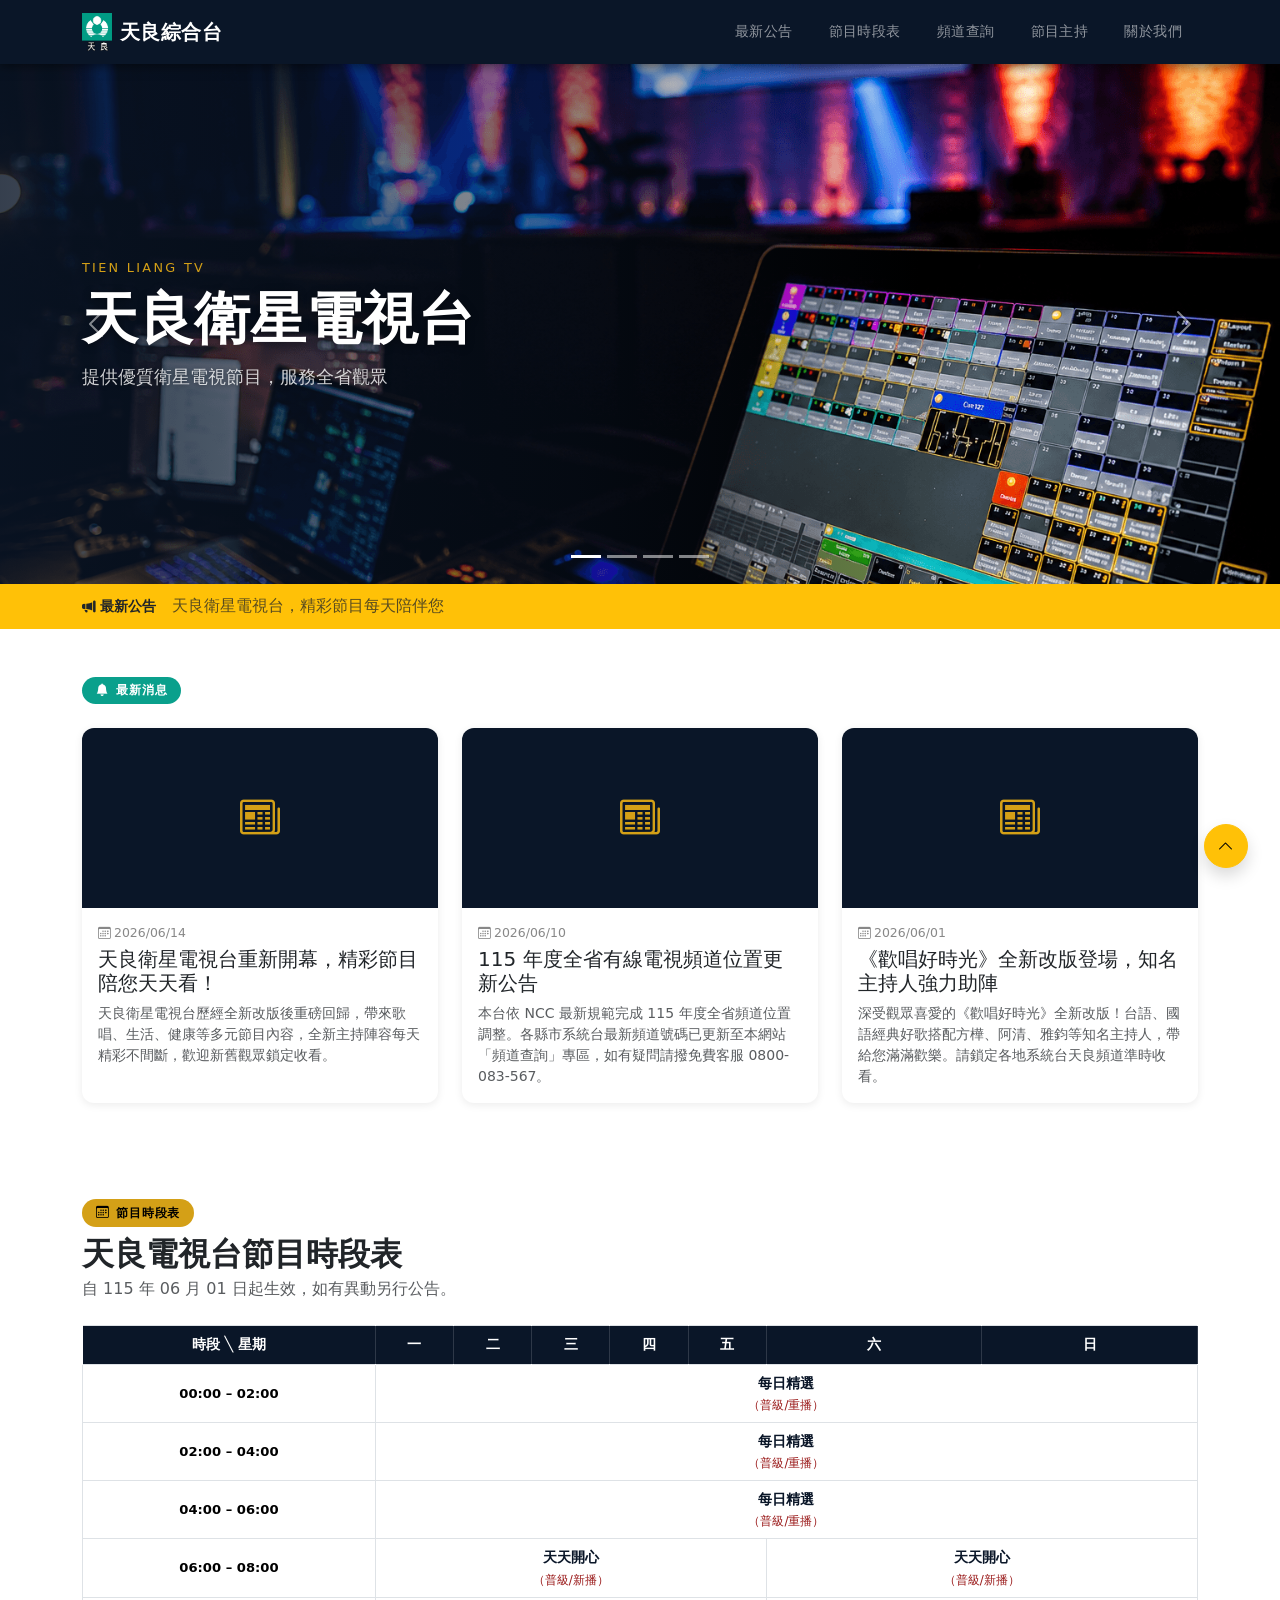
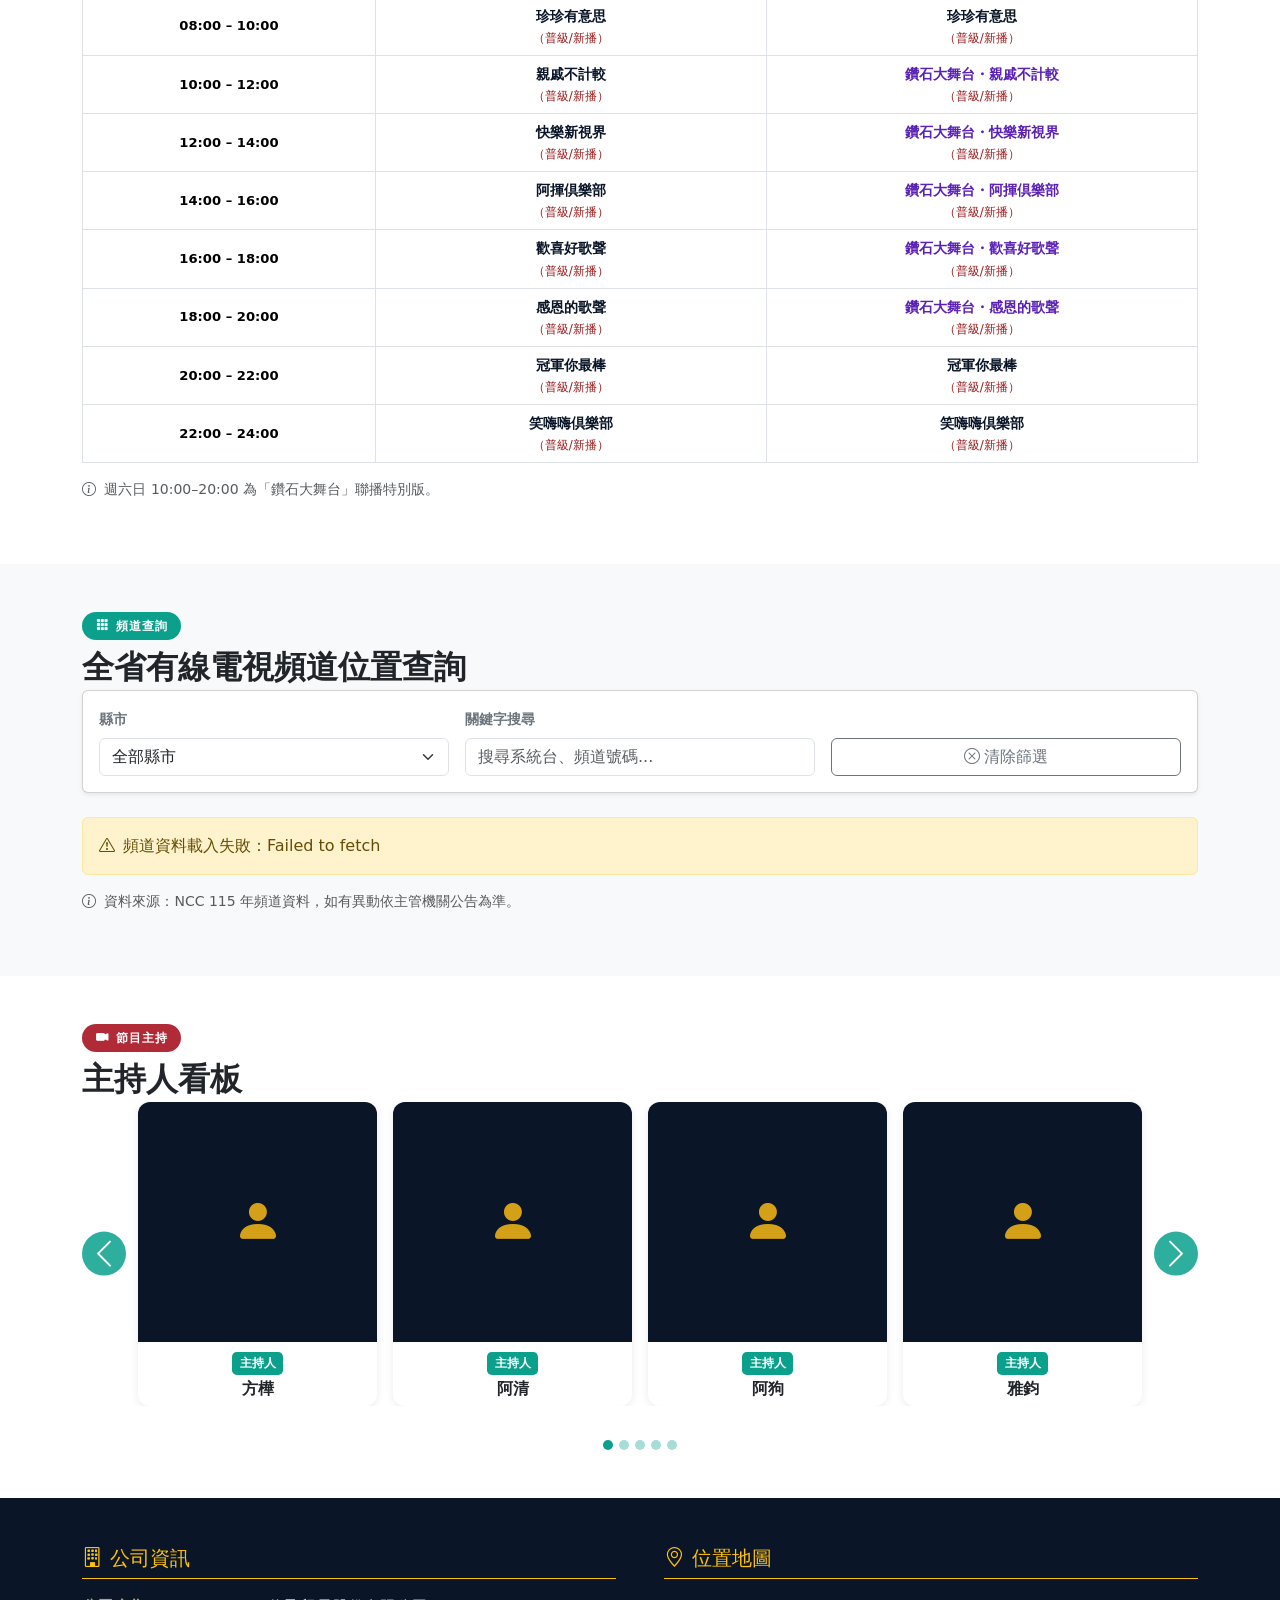
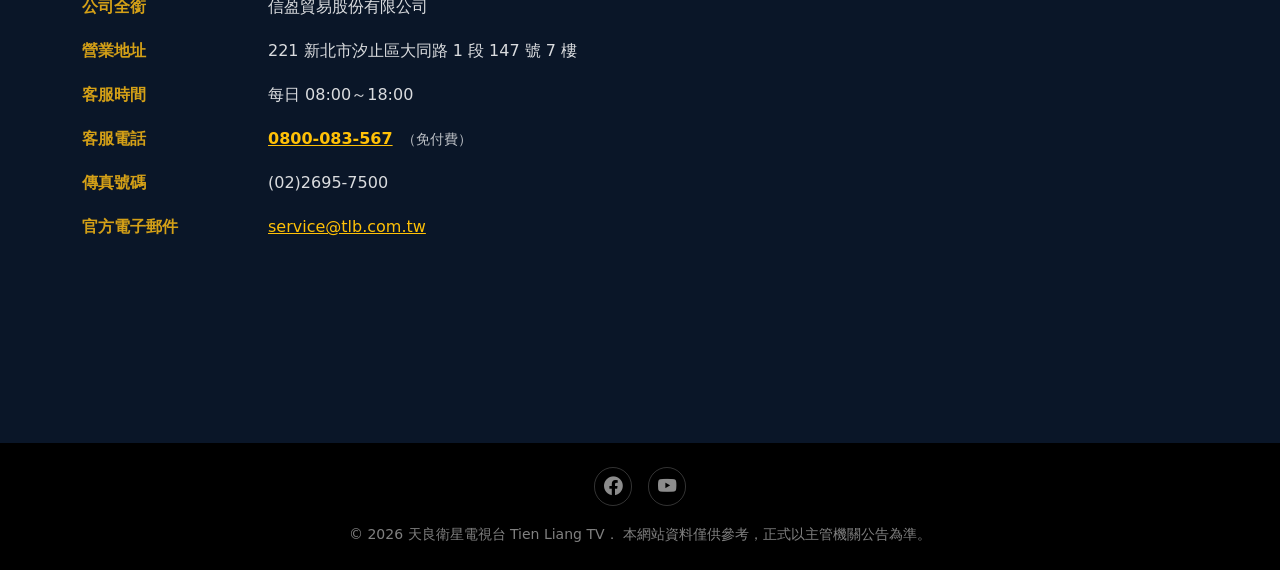
==== commit 0e4a3dc3: "fix: 移除頻道查詢說明文字、更新地圖嵌入連結為精確座標 Co-Authored-By: Claude Sonnet 4.6 <noreply@anthropic.com>" ====
--- a/index.html
+++ b/index.html
@@ -174,10 +174,6 @@
       <i class="bi bi-grid-3x3-gap-fill me-2"></i>頻道查詢
     </div>
     <h2 class="fw-bold mb-1">全省有線電視頻道位置查詢</h2>
-    <p class="text-muted mb-4">
-      依據 115 年最新頻道資料，符合主管機關對觀眾權益維護之要求，
-      以清晰之對照表格直接呈現於網頁中。
-    </p>
 
     <div class="card shadow-sm mb-4">
       <div class="card-body">
@@ -292,11 +288,7 @@
           <i class="bi bi-geo-alt me-2"></i>位置地圖
         </h5>
         <div class="ratio ratio-4x3 rounded overflow-hidden">
-          <iframe
-            src="https://maps.google.com/maps?q=221+新北市汐止區大同路1段147號7樓&output=embed&z=16"
-            style="border:0" allowfullscreen loading="lazy"
-            title="天良衛星電視台位置地圖">
-          </iframe>
+          <iframe src="https://www.google.com/maps/embed?pb=!1m18!1m12!1m3!1d3614.3414702228847!2d121.6290506759467!3d25.056412977801944!2m3!1f0!2f0!3f0!3m2!1i1024!2i768!4f13.1!3m3!1m2!1s0x345d53545b08b7d3%3A0x5f3f71d96b838b11!2z5aSp6Imv6Zu76KaW5Y-w!5e0!3m2!1szh-TW!2stw!4v1781761453156!5m2!1szh-TW!2stw" width="600" height="450" style="border:0;" allowfullscreen="" loading="lazy" referrerpolicy="no-referrer-when-downgrade" title="天良綜合電視台位置地圖"></iframe>
         </div>
       </div>
 
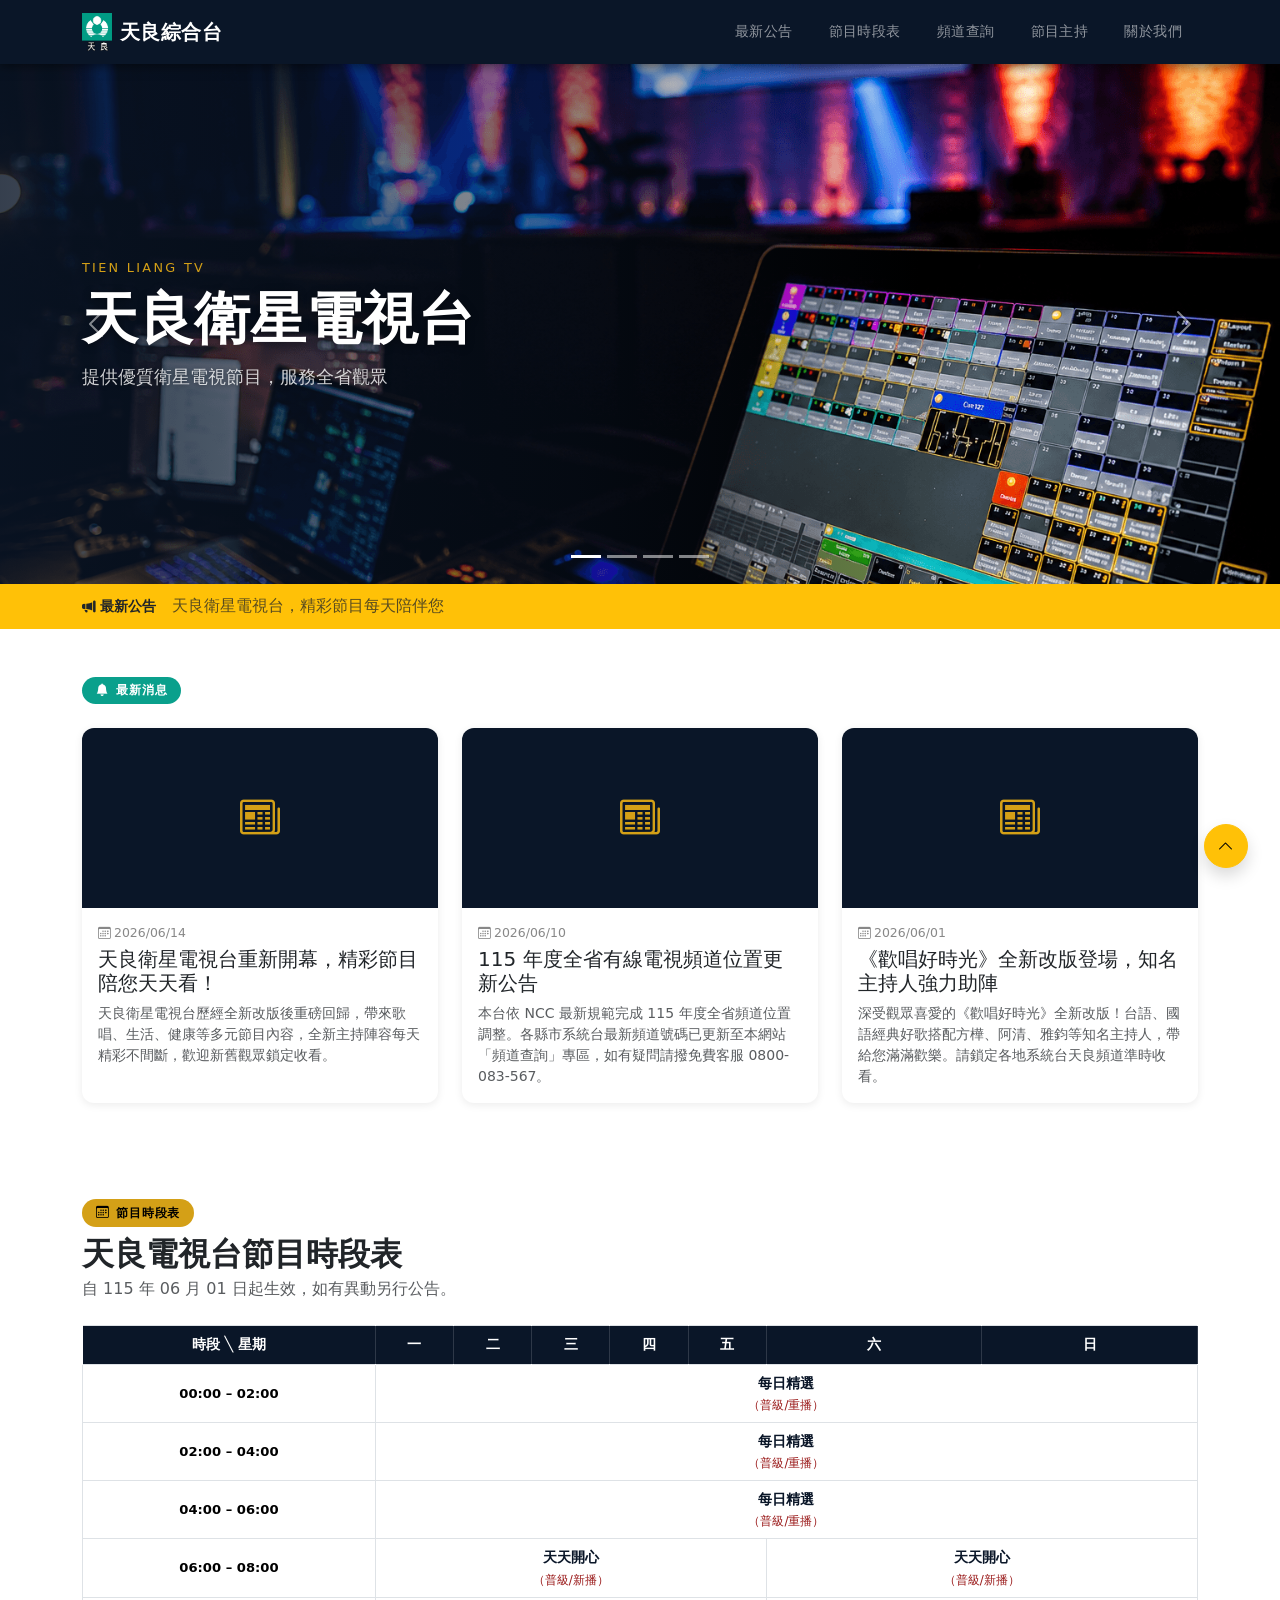
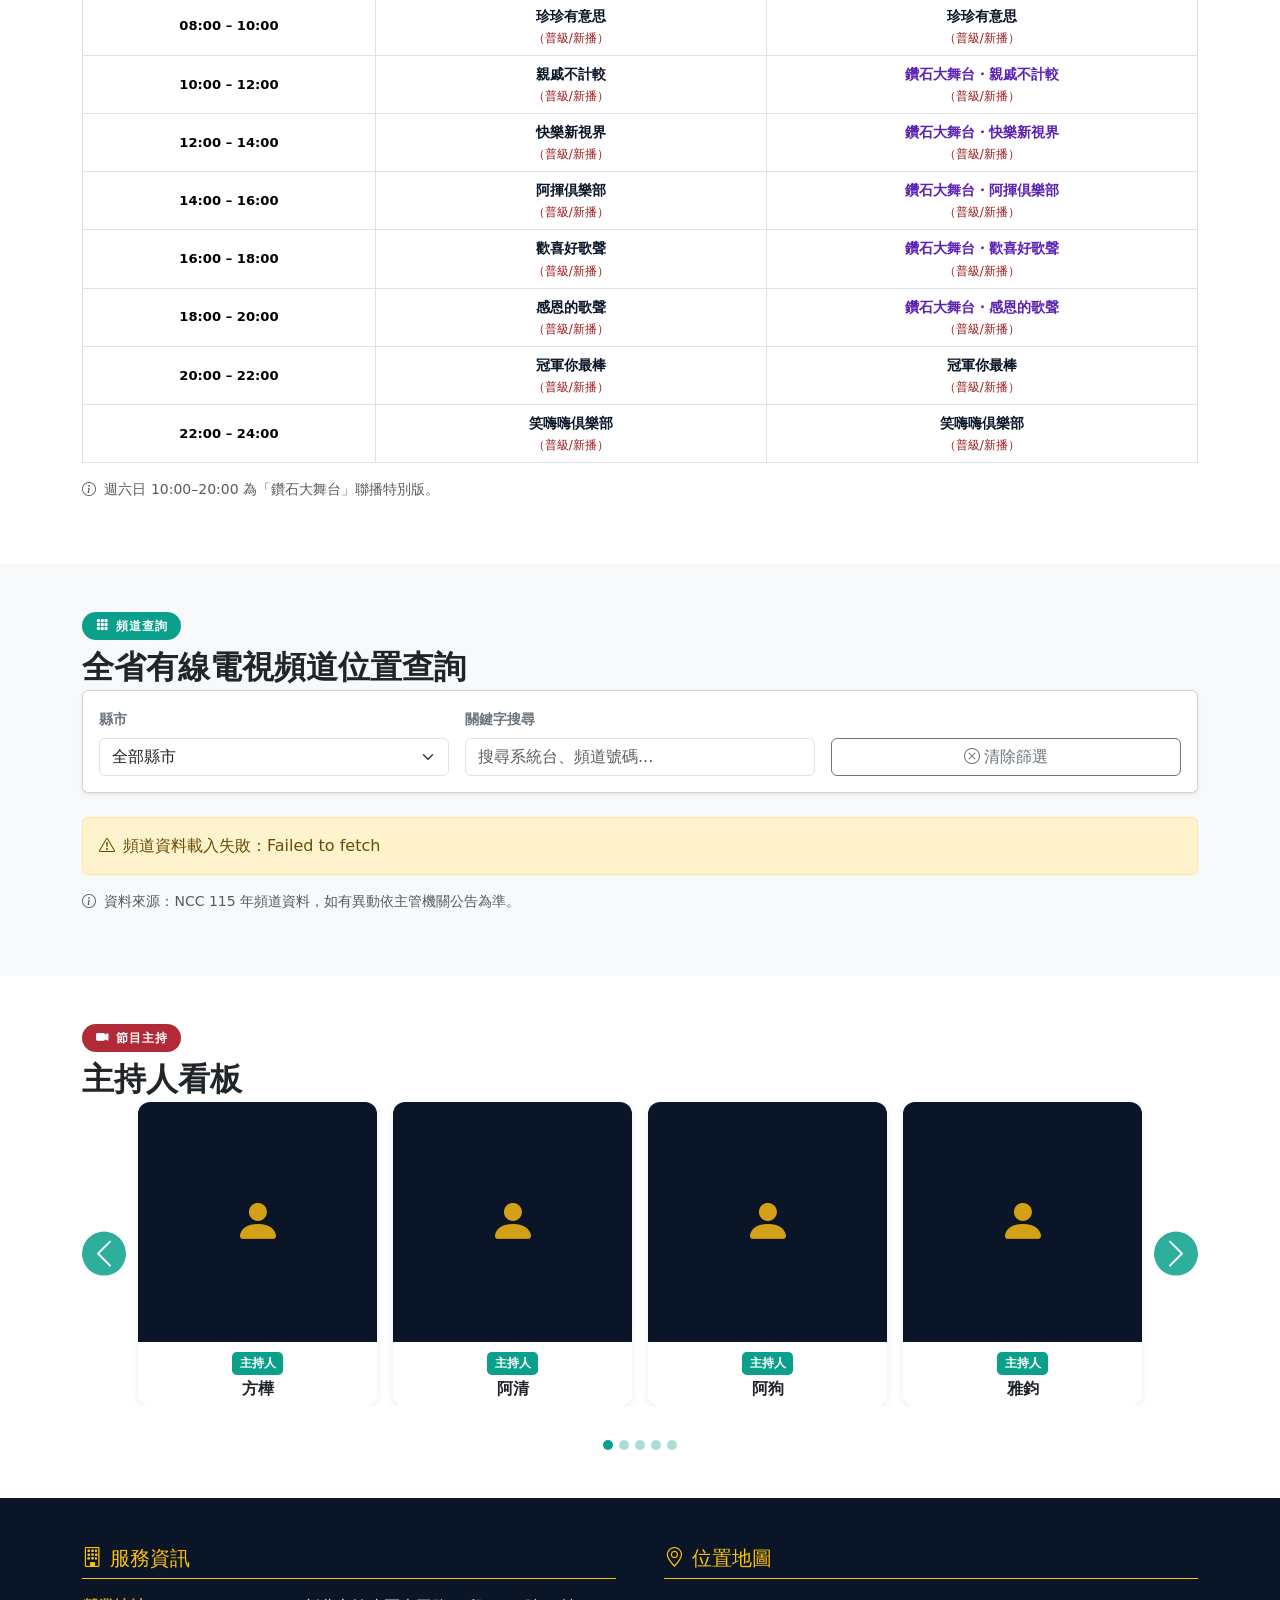
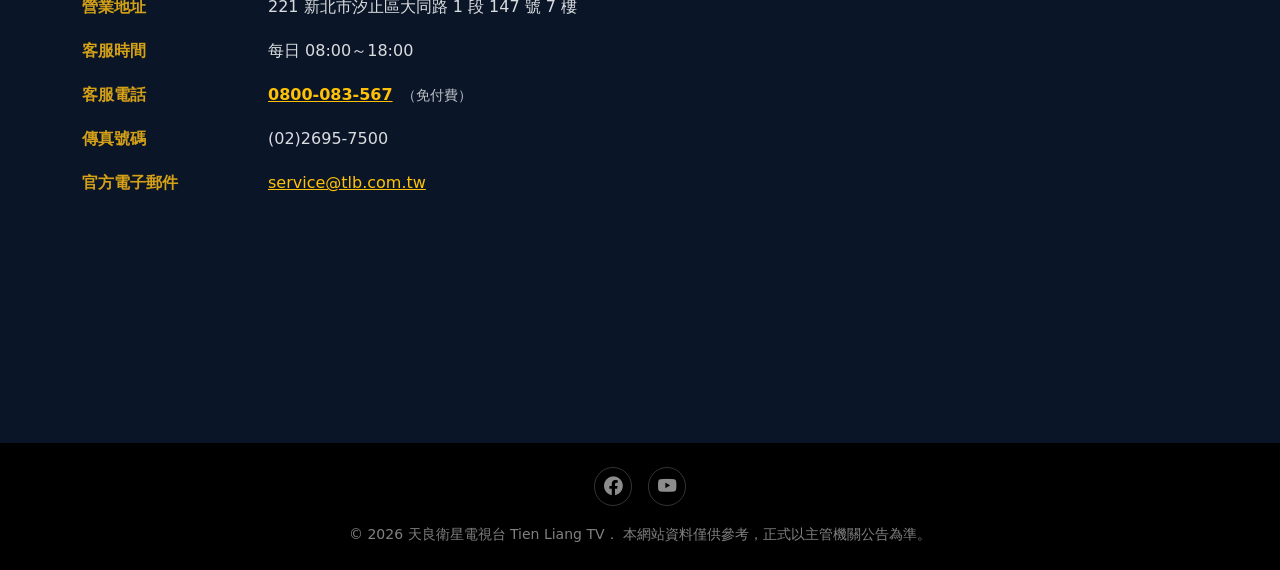
==== commit fb36ba24: "Update homepage content" ====
--- a/index.html
+++ b/index.html
@@ -33,6 +33,17 @@
   <link rel="stylesheet" href="https://cdn.jsdelivr.net/npm/bootstrap@5.3.3/dist/css/bootstrap.min.css">
   <link rel="stylesheet" href="https://cdn.jsdelivr.net/npm/bootstrap-icons@1.11.3/font/bootstrap-icons.min.css">
   <link rel="stylesheet" href="assets/css/style.css">
+
+  <!-- Google tag (gtag.js) -->
+  <script async src="https://www.googletagmanager.com/gtag/js?id=G-LXCSLE6YK9"></script>
+  <script>
+    window.dataLayer = window.dataLayer || [];
+    function gtag(){dataLayer.push(arguments);}
+    gtag('js', new Date());
+
+    gtag('config', 'G-LXCSLE6YK9');
+  </script>
+
 </head>
 <body>
 
@@ -254,11 +265,9 @@
       <!-- 公司資訊 -->
       <div class="col-lg-6">
         <h5 class="text-warning border-bottom border-warning pb-2 mb-3">
-          <i class="bi bi-building me-2"></i>公司資訊
+          <i class="bi bi-building me-2"></i>服務資訊
         </h5>
         <dl class="row company-dl mb-0">
-          <dt class="col-sm-4">公司全銜</dt>
-          <dd class="col-sm-8">信盈貿易股份有限公司</dd>
 
           <dt class="col-sm-4">營業地址</dt>
           <dd class="col-sm-8">221 新北市汐止區大同路 1 段 147 號 7 樓</dd>
